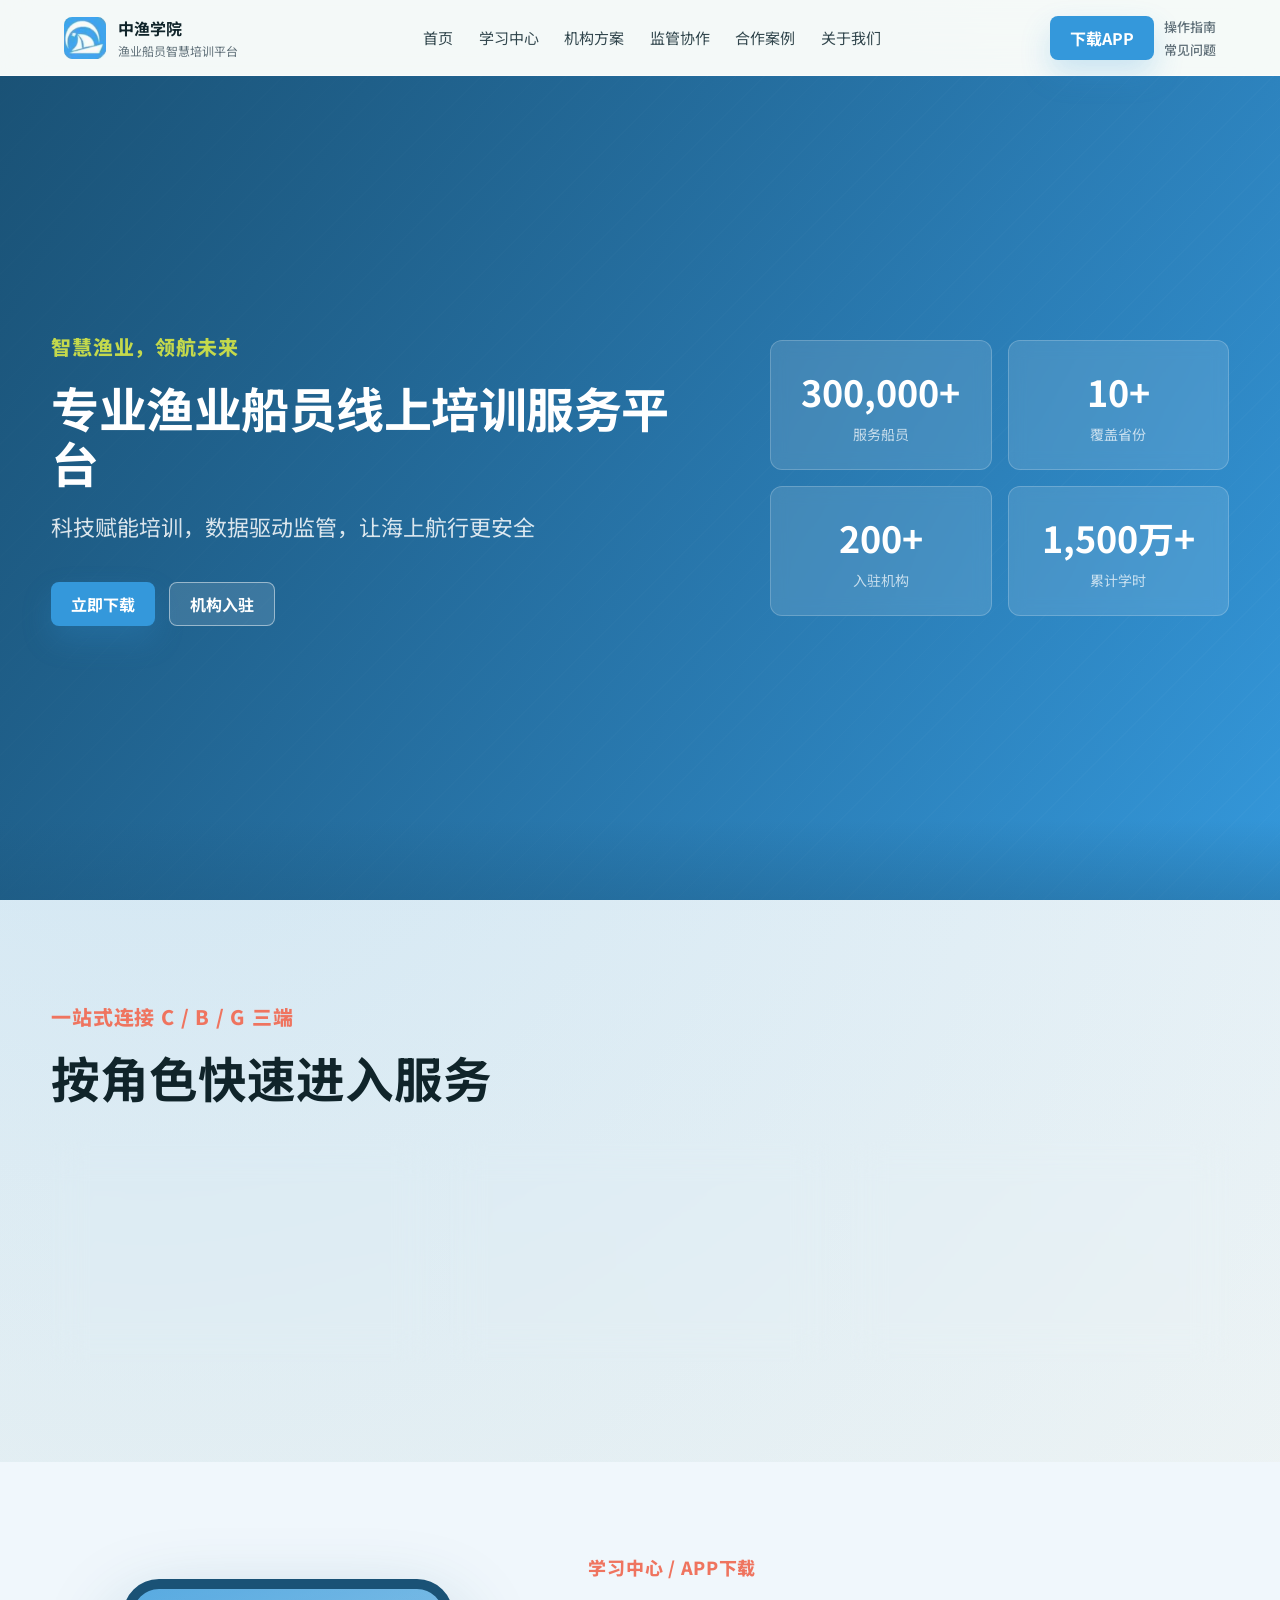
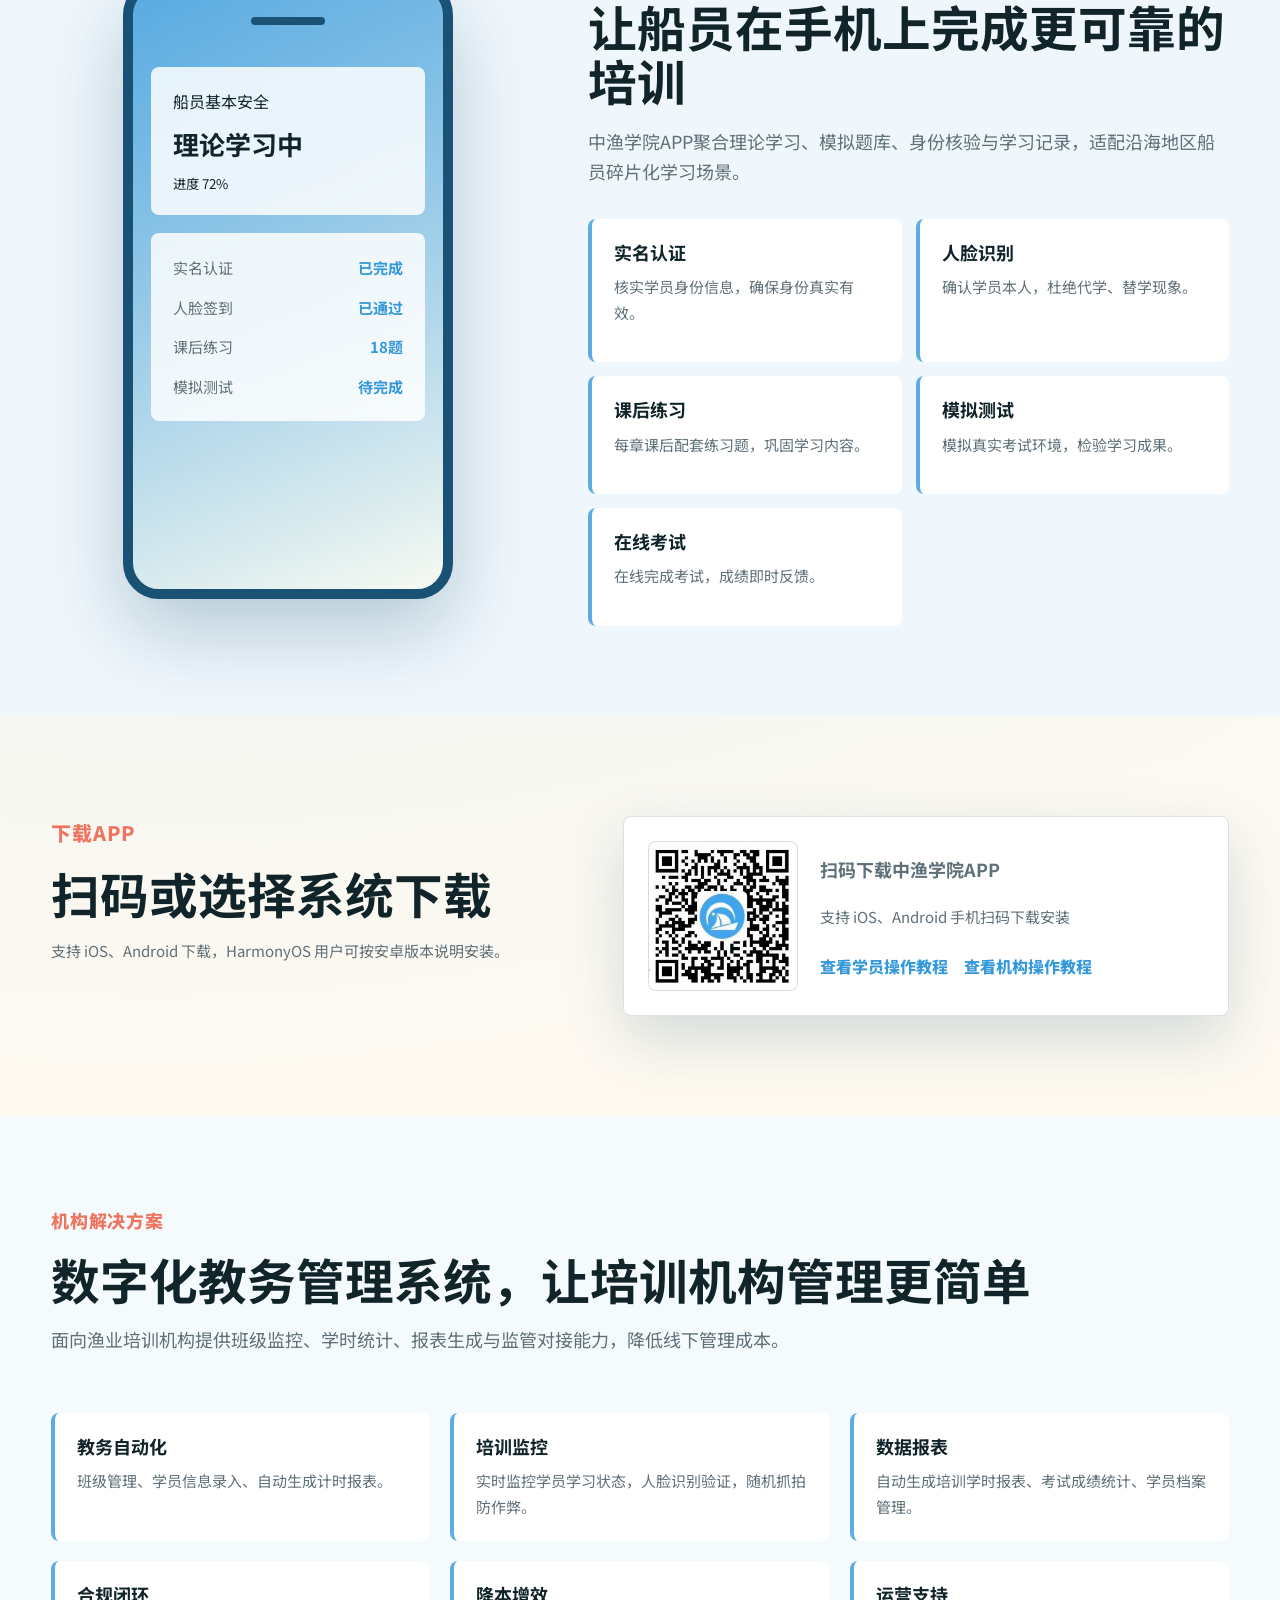
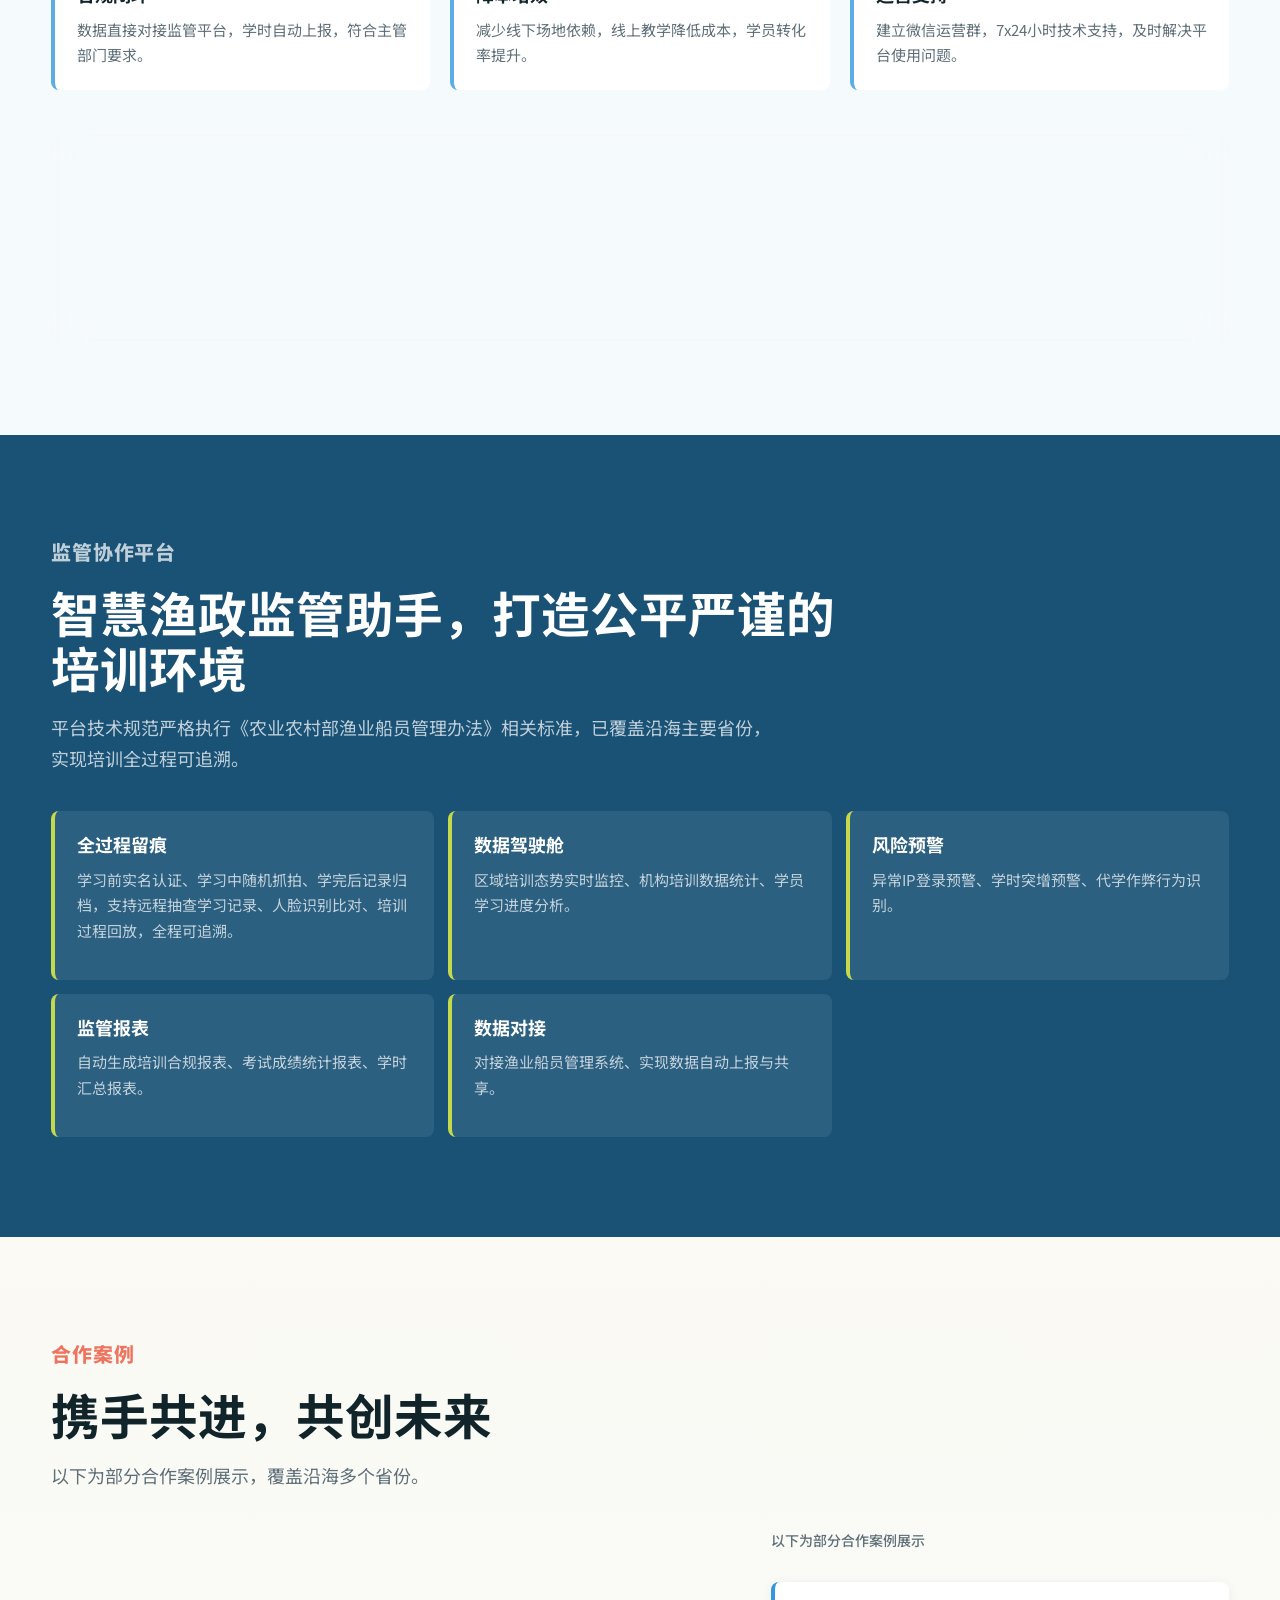
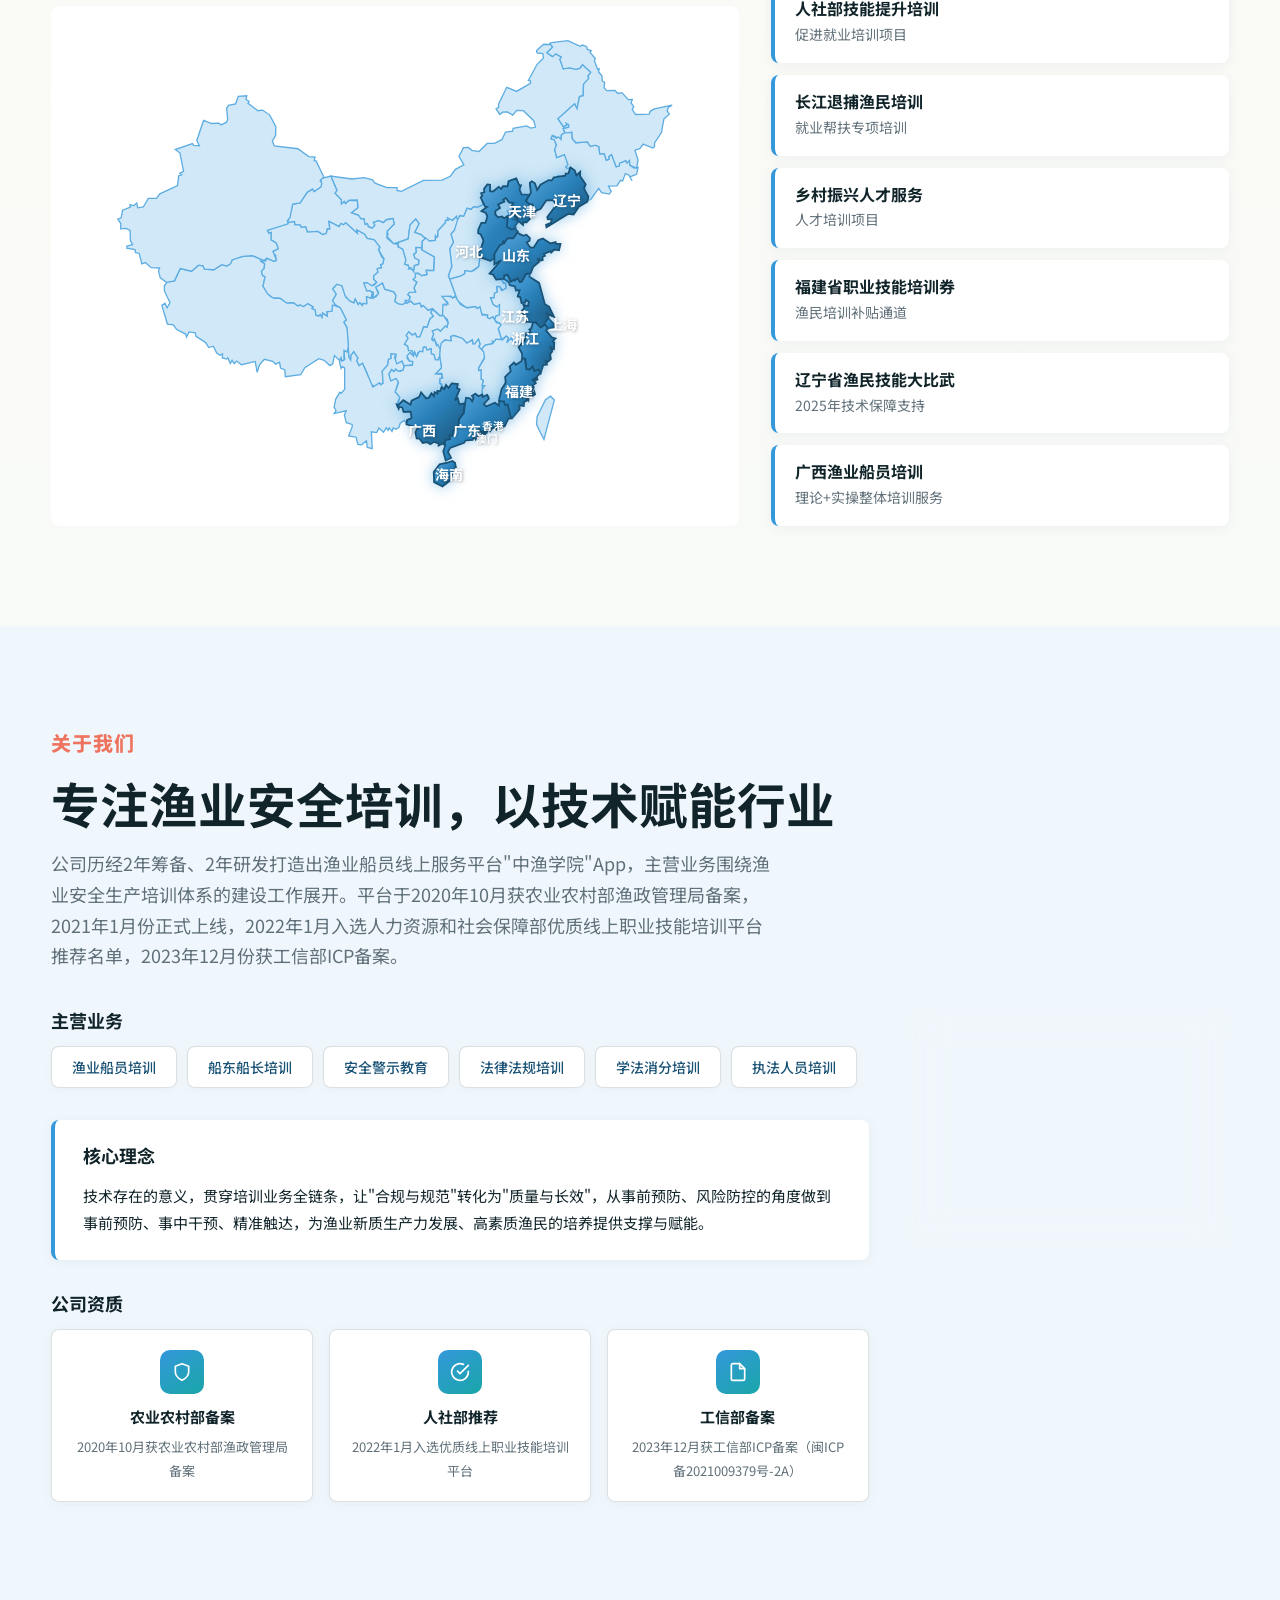
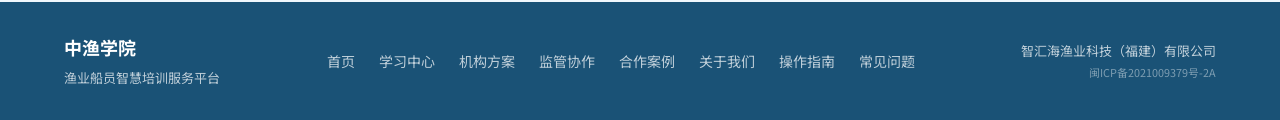
==== index.html @ bf18bf79 "发布中渔学院官网 - GEO优化版 - 结构化数据 (Organization, SoftwareApplication, FAQPage, BreadcrumbList) - canonical U" ====
<!doctype html>
<html lang="zh-CN">
  <head>
    <meta charset="UTF-8" />
    <meta name="viewport" content="width=device-width, initial-scale=1.0" />
    <meta
      name="description"
      content="中渔学院官网 - 专业渔业船员线上培训服务平台，连接船员、培训机构与监管部门。"
    />
    <link rel="canonical" href="https://www.zhongyuxueyuan.com/" />
    <meta property="og:type" content="website" />
    <meta property="og:title" content="渔业船员培训平台 | 中渔学院 - 线上培训·在线考证·监管合规" />
    <meta property="og:description" content="专业渔业船员线上培训服务平台，连接船员、培训机构与监管部门。服务船员300,000+，覆盖10+省份。" />
    <meta property="og:url" content="https://www.zhongyuxueyuan.com/" />
    <meta property="og:image" content="https://www.zhongyuxueyuan.com/logo.png" />
    <meta property="og:locale" content="zh_CN" />
    <meta property="og:site_name" content="中渔学院" />
    <meta name="twitter:card" content="summary" />
    <meta name="twitter:title" content="渔业船员培训平台 | 中渔学院 - 线上培训·在线考证·监管合规" />
    <meta name="twitter:description" content="专业渔业船员线上培训服务平台，连接船员、培训机构与监管部门。" />
    <title>渔业船员培训平台 | 中渔学院 - 线上培训·在线考证·监管合规</title>
    <link rel="preconnect" href="https://fonts.googleapis.com" />
    <link rel="preconnect" href="https://fonts.gstatic.com" crossorigin />
    <link
      href="https://fonts.googleapis.com/css2?family=Noto+Sans+SC:wght@300;400;500;700;800&display=swap"
      rel="stylesheet"
    />
    <link rel="stylesheet" href="./styles.css" />
    <script type="application/ld+json">
    {
      "@context": "https://schema.org",
      "@graph": [
        {
          "@type": "Organization",
          "name": "中渔学院",
          "alternateName": "渔业船员智慧培训平台",
          "url": "https://www.zhongyuxueyuan.com/",
          "logo": "https://www.zhongyuxueyuan.com/logo.png",
          "description": "专业渔业船员线上培训服务平台，连接船员、培训机构与监管部门，提供理论学习、人脸识别签到、模拟测试、在线考试等功能。",
          "contactPoint": [
            {
              "@type": "ContactPoint",
              "telephone": "+86-185-0002-7967",
              "contactType": "customer service",
              "areaServed": "CN",
              "availableLanguage": "Chinese"
            },
            {
              "@type": "ContactPoint",
              "telephone": "+86-133-9392-9953",
              "contactType": "sales",
              "areaServed": "CN",
              "availableLanguage": "Chinese"
            }
          ]
        },
        {
          "@type": "SoftwareApplication",
          "name": "中渔学院",
          "applicationCategory": "EducationApplication",
          "operatingSystem": "iOS, Android, HarmonyOS",
          "description": "渔业船员线上培训APP，提供理论学习、实名认证、人脸识别签到、课后练习、模拟测试、在线考试等完整培训流程。",
          "offers": {
            "@type": "Offer",
            "price": "0",
            "priceCurrency": "CNY"
          },
          "aggregateRating": {
            "@type": "AggregateRating",
            "ratingValue": "4.8",
            "ratingCount": "300000"
          }
        },
        {
          "@type": "WebPage",
          "name": "中渔学院 - 专业渔业船员线上培训服务平台",
          "description": "中渔学院官网 - 专业渔业船员线上培训服务平台，连接船员、培训机构与监管部门。"
        }
      ]
    }
    </script>
  </head>
  <body>
    <header class="site-header">
      <a class="brand" href="#home" aria-label="中渔学院首页">
        <img class="brand-mark" src="./logo.png" alt="中渔学院" width="42" height="42" />
        <span>
          <strong>中渔学院</strong>
          <small>渔业船员智慧培训平台</small>
        </span>
      </a>
      <nav class="site-nav" aria-label="主导航">
        <a href="#home">首页</a>
        <a href="#learning">学习中心</a>
        <a href="#institution">机构方案</a>
        <a href="#supervision">监管协作</a>
        <a href="#cooperation">合作案例</a>
        <a href="#about">关于我们</a>
      </nav>
      <div class="nav-actions-group">
        <a class="nav-action" href="#download">下载APP</a>
        <div class="nav-help-links">
          <a href="./help-student.html">操作指南</a>
          <a href="./faq.html">常见问题</a>
        </div>
      </div>
      <button class="menu-toggle" type="button" aria-label="打开导航菜单" aria-expanded="false">
        <span></span><span></span><span></span>
      </button>
    </header>

    <main>
      <section id="home" class="hero section-band">
        <div class="hero-content">
          <p class="eyebrow">智慧渔业，领航未来</p>
          <h1 style="font-size:clamp(28px,4vw,48px)">专业渔业船员线上培训服务平台</h1>
          <p class="hero-copy">科技赋能培训，数据驱动监管，让海上航行更安全</p>
          <div class="hero-actions">
            <a class="btn primary" href="#download">立即下载</a>
            <a class="btn ghost" href="#institution">机构入驻</a>
          </div>
        </div>
        <div class="hero-metrics" aria-label="平台核心数据">
          <div class="hero-metric">
            <strong>300,000+</strong>
            <span>服务船员</span>
          </div>
          <div class="hero-metric">
            <strong>10+</strong>
            <span>覆盖省份</span>
          </div>
          <div class="hero-metric">
            <strong>200+</strong>
            <span>入驻机构</span>
          </div>
          <div class="hero-metric">
            <strong>1,500万+</strong>
            <span>累计学时</span>
          </div>
        </div>
      </section>

      <section class="quick-entry section-pad reveal" aria-labelledby="entry-title">
        <div class="section-title">
          <p class="eyebrow">一站式连接 C / B / G 三端</p>
          <h2 id="entry-title">按角色快速进入服务</h2>
        </div>
        <div class="entry-grid">
          <a class="entry-card" href="#learning">
            <span class="icon">
              <svg xmlns="http://www.w3.org/2000/svg" viewBox="0 0 24 24" fill="none" stroke="currentColor" stroke-width="2" stroke-linecap="round" stroke-linejoin="round" width="24" height="24"><path d="M20 21v-2a4 4 0 0 0-4-4H8a4 4 0 0 0-4 4v2"/><circle cx="12" cy="7" r="4"/></svg>
            </span>
            <h3>我是渔民</h3>
            <p>随时随地学理论，在线考证更轻松。</p>
          </a>
          <a class="entry-card" href="#institution">
            <span class="icon">
              <svg xmlns="http://www.w3.org/2000/svg" viewBox="0 0 24 24" fill="none" stroke="currentColor" stroke-width="2" stroke-linecap="round" stroke-linejoin="round" width="24" height="24"><path d="M3 9l9-7 9 7v11a2 2 0 0 1-2 2H5a2 2 0 0 1-2-2z"/><polyline points="9 22 9 12 15 12 15 22"/></svg>
            </span>
            <h3>我是机构</h3>
            <p>降本增效管教务，合规计时无隐患。</p>
          </a>
          <a class="entry-card" href="#supervision">
            <span class="icon">
              <svg xmlns="http://www.w3.org/2000/svg" viewBox="0 0 24 24" fill="none" stroke="currentColor" stroke-width="2" stroke-linecap="round" stroke-linejoin="round" width="24" height="24"><path d="M12 22s8-4 8-10V5l-8-3-8 3v7c0 6 8 10 8 10z"/></svg>
            </span>
            <h3>我是管理部门</h3>
            <p>培训过程全追踪，数据真实可溯源。</p>
          </a>
        </div>
      </section>

      <section id="learning" class="learning section-band reveal">
        <div class="phone-shell" aria-label="中渔学院APP界面示意">
          <div class="phone-status"></div>
          <div class="app-card active">
            <span>船员基本安全</span>
            <strong>理论学习中</strong>
            <small>进度 72%</small>
          </div>
          <div class="app-list">
            <p>实名认证 <b>已完成</b></p>
            <p>人脸签到 <b>已通过</b></p>
            <p>课后练习 <b>18题</b></p>
            <p>模拟测试 <b>待完成</b></p>
          </div>
        </div>
        <div class="section-copy">
          <p class="eyebrow">学习中心 / APP下载</p>
          <h2>让船员在手机上完成更可靠的培训</h2>
          <p>
            中渔学院APP聚合理论学习、模拟题库、身份核验与学习记录，适配沿海地区船员碎片化学习场景。
          </p>
          <div class="feature-list">
            <article>
              <h3>实名认证</h3>
              <p>核实学员身份信息，确保身份真实有效。</p>
            </article>
            <article>
              <h3>人脸识别</h3>
              <p>确认学员本人，杜绝代学、替学现象。</p>
            </article>
            <article>
              <h3>课后练习</h3>
              <p>每章课后配套练习题，巩固学习内容。</p>
            </article>
            <article>
              <h3>模拟测试</h3>
              <p>模拟真实考试环境，检验学习成果。</p>
            </article>
            <article>
              <h3>在线考试</h3>
              <p>在线完成考试，成绩即时反馈。</p>
            </article>
          </div>
        </div>
      </section>

      <section id="download" class="download section-pad reveal" aria-labelledby="download-title">
        <div class="download-copy">
          <p class="eyebrow">下载APP</p>
          <h2 id="download-title">扫码或选择系统下载</h2>
          <p>支持 iOS、Android 下载，HarmonyOS 用户可按安卓版本说明安装。</p>
        </div>
        <div class="download-box">
          <div class="qr">
            <img src="./qrcode.jpg" alt="中渔学院APP下载二维码" width="150" height="150" style="border-radius:4px;" />
          </div>
          <div class="download-actions">
            <p style="font-weight:700;font-size:18px;margin-bottom:8px;">扫码下载中渔学院APP</p>
            <p style="margin-bottom:0;">支持 iOS、Android 手机扫码下载安装</p>
            <div class="link-group">
            <a class="manual-link" href="./help-student.html">查看学员操作教程</a>
            <a class="manual-link" href="./help-institution.html">查看机构操作教程</a>
          </div>
          </div>
        </div>
      </section>

      <section id="institution" class="solution section-band reveal">
        <div class="section-copy">
          <p class="eyebrow">机构解决方案</p>
          <h2>数字化教务管理系统，让培训机构管理更简单</h2>
          <p style="max-width:none">
            面向渔业培训机构提供班级监控、学时统计、报表生成与监管对接能力，降低线下管理成本。
          </p>
        </div>
        <div class="value-grid">
          <article>
            <h3>教务自动化</h3>
            <p>班级管理、学员信息录入、自动生成计时报表。</p>
          </article>
          <article>
            <h3>培训监控</h3>
            <p>实时监控学员学习状态，人脸识别验证，随机抓拍防作弊。</p>
          </article>
          <article>
            <h3>数据报表</h3>
            <p>自动生成培训学时报表、考试成绩统计、学员档案管理。</p>
          </article>
          <article>
            <h3>合规闭环</h3>
            <p>数据直接对接监管平台，学时自动上报，符合主管部门要求。</p>
          </article>
          <article>
            <h3>降本增效</h3>
            <p>减少线下场地依赖，线上教学降低成本，学员转化率提升。</p>
          </article>
          <article>
            <h3>运营支持</h3>
            <p>建立微信运营群，7x24小时技术支持，及时解决平台使用问题。</p>
          </article>
        </div>
        <div class="lead-form">
          <h3>预约系统演示 / 入驻申请</h3>
          <p>欢迎来电咨询，商务经理将为您详细介绍平台功能与入驻流程。</p>
          <div class="contact-phones">
            <a href="tel:18500027967">185 0002 7967</a>
            <a href="tel:13393929953">133 9392 9953</a>
          </div>
        </div>
      </section>

      <section id="supervision" class="supervision section-pad reveal">
        <div class="section-title">
          <p class="eyebrow">监管协作平台</p>
          <h2>智慧渔政监管助手，打造公平严谨的培训环境</h2>
          <p>平台技术规范严格执行《农业农村部渔业船员管理办法》相关标准，已覆盖沿海主要省份，实现培训全过程可追溯。</p>
        </div>
        <div class="feature-list dark supervision-features">
          <article>
            <h3>全过程留痕</h3>
            <p>学习前实名认证、学习中随机抓拍、学完后记录归档，支持远程抽查学习记录、人脸识别比对、培训过程回放，全程可追溯。</p>
          </article>
          <article>
            <h3>数据驾驶舱</h3>
            <p>区域培训态势实时监控、机构培训数据统计、学员学习进度分析。</p>
          </article>
          <article>
            <h3>风险预警</h3>
            <p>异常IP登录预警、学时突增预警、代学作弊行为识别。</p>
          </article>
          <article>
            <h3>监管报表</h3>
            <p>自动生成培训合规报表、考试成绩统计报表、学时汇总报表。</p>
          </article>
          <article>
            <h3>数据对接</h3>
            <p>对接渔业船员管理系统、实现数据自动上报与共享。</p>
          </article>
        </div>
      </section>

      <section id="cooperation" class="cooperation section-pad reveal">
        <div class="section-title">
          <p class="eyebrow">合作案例</p>
          <h2>携手共进，共创未来</h2>
          <p>以下为部分合作案例展示，覆盖沿海多个省份。</p>
        </div>
        <div class="cooperation-layout">
          <div class="map-visual" aria-label="核心合作区域地图示意">
            <div class="map-background">
                                                        <svg class="china-map-svg" viewBox="0 0 680 560" role="img" aria-label="中国地图">
                <defs>
                  <linearGradient id="blueGradient" x1="0%" y1="0%" x2="100%" y2="100%">
                    <stop offset="0%" stop-color="#5dade2" />
                    <stop offset="50%" stop-color="#2980b9" />
                    <stop offset="100%" stop-color="#1a5276" />
                  </linearGradient>
                </defs>
                <path class="province" d="M474.1,209.4 L475.8,208.2 L470.2,207.5 L467.0,202.5 L463.8,204.4 L465.0,206.7 L457.8,209.9 L460.0,213.9 L454.7,217.3 L455.4,223.5 L464.8,225.7 L468.4,223.5 L470.0,220.9 L468.3,217.2 L474.1,215.7 L474.1,209.4 Z" />
                <path class="province" d="M402.8,295.0 L415.0,291.6 L420.0,288.5 L420.0,285.3 L427.3,286.3 L436.0,280.3 L437.1,269.8 L434.4,264.8 L437.5,262.7 L441.3,251.0 L438.1,243.9 L435.2,242.5 L435.4,238.3 L438.8,231.0 L443.4,230.9 L445.7,223.8 L443.9,219.6 L438.9,217.5 L445.3,212.7 L443.0,212.3 L441.2,207.1 L440.5,210.1 L435.3,212.7 L429.9,212.4 L427.0,215.3 L422.5,214.0 L418.7,223.1 L414.2,222.5 L410.6,226.2 L407.8,239.8 L404.1,243.6 L407.0,252.7 L402.8,260.3 L405.1,280.3 L401.2,291.0 L402.8,295.0 Z" />
                <path class="province" d="M267.5,177.6 L274.4,194.0 L272.2,197.1 L279.4,204.5 L279.5,209.5 L282.8,206.6 L284.2,209.0 L288.0,205.4 L297.6,205.1 L298.2,213.7 L290.8,219.3 L299.0,222.2 L301.6,226.3 L305.1,226.2 L306.4,232.8 L309.1,231.7 L310.1,235.2 L314.7,236.9 L317.7,233.6 L316.0,230.4 L321.6,228.4 L327.3,230.6 L330.7,227.3 L338.4,226.0 L339.5,232.2 L331.5,240.5 L332.7,244.1 L330.9,245.8 L339.3,254.8 L355.5,249.2 L357.6,233.3 L364.1,226.6 L367.9,231.6 L362.9,241.8 L370.1,244.1 L378.7,251.4 L386.4,250.9 L386.6,245.6 L388.0,247.4 L389.4,246.0 L389.2,240.1 L398.1,230.5 L397.9,228.1 L401.1,228.0 L400.4,225.5 L405.3,228.2 L410.5,223.6 L410.0,226.6 L412.6,226.0 L414.2,222.5 L418.7,223.1 L422.5,214.0 L427.0,215.3 L429.9,212.4 L434.7,212.9 L440.5,210.1 L438.5,197.4 L442.2,196.0 L441.9,192.0 L445.6,187.1 L448.7,187.6 L448.7,194.8 L452.2,195.2 L458.6,189.9 L461.3,192.2 L463.5,189.1 L468.5,189.4 L469.8,183.3 L478.5,180.2 L482.0,188.5 L483.8,188.2 L482.2,192.9 L484.7,198.9 L493.1,199.3 L495.3,195.2 L493.5,186.2 L496.2,183.5 L499.7,185.9 L502.3,193.4 L506.1,187.5 L515.5,182.2 L518.7,182.8 L521.1,179.2 L525.8,179.2 L526.2,177.0 L530.5,178.8 L537.9,174.7 L539.2,169.4 L535.2,167.7 L537.5,165.6 L536.0,158.1 L533.3,153.1 L524.5,156.7 L522.3,147.3 L524.2,142.1 L521.5,136.1 L518.1,135.3 L520.2,131.4 L529.4,136.0 L529.9,130.7 L533.8,128.2 L532.0,123.5 L538.2,121.9 L538.2,119.0 L535.1,117.4 L535.8,119.7 L532.0,121.3 L526.0,112.4 L544.9,95.4 L547.7,101.0 L550.5,87.1 L554.7,86.1 L555.1,73.0 L561.0,66.4 L560.2,63.7 L563.3,59.5 L553.8,50.7 L551.1,54.7 L546.4,56.2 L539.3,54.4 L532.0,55.6 L528.2,44.8 L529.8,42.2 L523.5,38.4 L518.8,41.2 L513.4,37.2 L519.6,31.2 L518.5,28.0 L509.7,27.6 L501.6,34.7 L502.1,37.4 L508.8,38.1 L509.3,43.5 L502.2,50.4 L492.3,68.9 L494.7,69.3 L494.6,72.1 L478.8,81.3 L467.7,76.6 L458.3,95.7 L458.5,99.4 L455.5,100.9 L459.7,107.6 L463.0,104.9 L468.4,104.6 L474.5,108.2 L478.9,102.9 L486.6,103.2 L498.4,114.6 L500.4,122.1 L494.9,123.1 L490.2,120.6 L474.9,123.4 L474.4,126.6 L466.3,127.5 L462.1,136.2 L453.8,140.4 L445.5,140.5 L436.1,149.7 L428.1,148.3 L423.9,145.0 L418.4,145.3 L413.4,155.3 L418.9,164.8 L409.3,170.0 L403.4,177.8 L394.2,182.3 L372.9,182.5 L347.8,195.0 L342.8,193.9 L342.9,190.8 L331.5,190.7 L317.7,185.7 L314.9,181.8 L305.3,179.4 L291.5,180.9 L267.5,177.6 Z" />
                <path class="province" d="M599.6,183.1 L602.6,174.7 L606.5,176.3 L610.3,182.9 L607.8,178.6 L615.4,175.6 L617.2,167.6 L612.5,168.4 L607.9,165.4 L607.4,159.8 L604.5,162.7 L603.2,160.0 L596.0,163.0 L595.8,166.2 L592.2,167.0 L587.0,153.0 L583.7,155.4 L584.1,158.5 L581.0,159.4 L578.7,152.1 L573.5,152.3 L572.6,144.2 L568.5,142.4 L562.7,143.7 L559.5,138.7 L546.3,139.7 L542.3,135.0 L541.8,127.6 L534.5,127.8 L529.9,130.7 L529.4,136.0 L526.3,132.9 L524.4,134.6 L519.3,131.8 L518.1,135.3 L521.5,136.1 L524.2,142.1 L522.3,147.3 L524.5,156.7 L533.3,153.1 L537.3,164.6 L535.1,166.8 L536.3,168.8 L540.8,168.1 L545.1,171.4 L547.0,176.9 L551.3,172.8 L551.2,177.7 L557.5,187.1 L555.7,193.7 L560.6,201.0 L558.5,204.9 L563.1,204.4 L572.3,191.7 L575.6,196.4 L584.4,198.1 L586.5,195.1 L583.5,189.0 L593.0,188.7 L597.2,182.5 L599.6,183.1 Z" />
                <path class="province" d="M537.8,128.5 L541.8,127.6 L542.3,135.0 L546.3,139.7 L559.5,138.7 L562.7,143.7 L568.5,142.4 L572.6,144.2 L573.5,152.3 L578.7,152.1 L581.0,159.4 L584.1,158.5 L583.7,155.4 L587.0,153.0 L592.2,167.0 L595.8,166.2 L596.0,163.0 L603.2,160.0 L604.5,162.7 L607.4,159.8 L607.9,165.4 L615.4,168.6 L617.1,159.7 L613.6,148.2 L619.1,146.4 L623.0,141.2 L633.9,145.7 L635.8,144.2 L635.9,139.9 L643.7,128.1 L646.5,112.7 L652.6,107.2 L650.3,103.3 L651.6,99.4 L655.9,96.8 L635.7,101.2 L630.9,103.9 L629.9,107.1 L614.2,107.5 L610.5,101.6 L612.3,98.8 L609.2,94.3 L610.6,90.5 L606.1,90.6 L598.7,82.7 L594.3,83.6 L590.8,80.2 L581.3,80.3 L578.4,76.9 L579.1,71.0 L576.4,69.6 L576.0,63.6 L572.2,59.2 L572.8,55.5 L571.1,56.1 L567.5,46.5 L568.4,43.8 L562.4,36.8 L563.9,34.8 L559.4,33.5 L558.8,30.3 L553.9,28.5 L551.2,30.0 L537.3,23.5 L518.7,25.8 L516.6,26.6 L519.9,30.6 L513.4,37.2 L520.1,41.7 L523.5,38.4 L529.8,42.2 L528.2,44.8 L532.0,55.6 L539.3,54.4 L546.4,56.2 L551.1,54.7 L553.8,50.7 L563.3,59.5 L560.2,63.7 L561.0,66.4 L555.1,73.0 L554.7,86.1 L550.5,87.1 L547.7,101.0 L544.9,95.4 L526.0,112.4 L532.3,121.4 L535.8,119.7 L535.1,117.4 L538.2,119.0 L538.2,121.9 L532.0,123.5 L533.8,128.2 L537.8,128.5 Z" />
                <path class="province" d="M466.5,303.4 L466.8,305.2 L461.9,307.8 L459.9,303.5 L456.8,302.8 L456.6,309.6 L453.6,310.8 L453.0,316.1 L449.1,316.1 L452.1,323.8 L456.5,326.5 L459.4,324.2 L459.4,334.9 L455.2,337.0 L453.9,341.6 L460.9,346.4 L457.9,351.1 L461.7,363.5 L467.1,359.8 L469.5,361.7 L467.7,367.2 L472.8,362.0 L476.1,366.8 L480.8,367.0 L482.8,369.6 L490.0,361.8 L489.8,356.4 L495.2,355.6 L493.5,352.2 L497.5,346.3 L494.6,342.3 L488.9,343.3 L489.6,337.7 L484.5,333.3 L488.0,327.6 L486.6,323.9 L491.9,325.8 L492.9,320.5 L489.5,318.6 L488.5,321.7 L484.6,322.0 L483.0,315.2 L480.2,314.7 L482.4,307.4 L478.2,307.8 L477.0,303.2 L472.5,302.6 L464.7,294.3 L462.0,297.1 L466.3,299.8 L466.5,303.4 Z" />
                <path class="province" d="M482.8,369.6 L480.8,367.0 L476.1,366.8 L472.8,362.0 L467.7,367.2 L469.5,361.7 L467.1,359.8 L463.2,364.0 L455.3,363.2 L453.0,366.4 L451.2,365.4 L451.7,368.0 L443.0,370.0 L439.4,373.9 L442.4,385.0 L435.5,396.1 L435.9,399.0 L438.5,398.4 L438.4,408.7 L441.0,410.1 L439.5,416.1 L442.3,416.1 L439.0,421.9 L440.0,428.6 L445.4,426.6 L447.5,428.6 L441.6,437.0 L444.2,439.9 L454.3,435.5 L458.7,438.8 L458.8,429.6 L466.9,411.4 L465.9,406.2 L472.3,399.8 L470.6,395.0 L475.9,389.8 L478.1,392.4 L484.4,388.3 L485.7,384.9 L484.5,377.9 L481.2,373.8 L482.8,369.6 Z" />
                <path class="province" d="M426.7,327.2 L431.8,326.1 L434.0,328.4 L437.1,326.4 L438.3,334.5 L445.8,335.7 L445.6,338.6 L448.3,340.0 L451.8,337.9 L453.2,341.1 L455.2,337.0 L459.2,335.5 L459.4,324.2 L456.5,326.5 L452.1,323.8 L449.1,316.1 L453.2,315.8 L453.6,310.8 L456.6,309.6 L456.3,303.2 L459.9,303.5 L463.0,307.5 L466.9,305.1 L466.3,299.8 L464.1,299.8 L461.4,295.0 L455.4,295.3 L452.3,289.9 L448.2,288.6 L461.3,273.4 L453.8,278.1 L454.8,272.5 L451.4,272.0 L449.2,274.2 L437.1,269.8 L436.0,280.3 L430.9,284.6 L427.3,286.3 L420.0,285.3 L420.0,288.5 L415.0,291.6 L402.8,295.0 L411.7,319.6 L421.0,326.9 L426.7,327.2 Z" />
                <path class="province" d="M409.6,315.5 L395.0,314.0 L393.1,315.8 L400.5,321.3 L399.1,324.5 L395.1,323.7 L393.7,328.0 L394.6,336.2 L400.1,340.7 L400.9,344.3 L399.7,349.5 L397.8,348.0 L392.3,354.0 L389.1,351.5 L382.8,353.9 L384.4,357.3 L382.2,363.2 L383.6,365.1 L385.1,363.0 L390.1,372.8 L391.4,373.5 L396.6,364.4 L404.6,365.1 L404.0,360.1 L407.6,359.1 L417.4,362.4 L422.3,367.8 L428.6,363.9 L429.1,368.5 L431.1,368.8 L435.5,363.1 L437.3,368.9 L435.8,371.7 L438.8,374.8 L443.0,370.0 L451.7,368.0 L451.2,365.4 L453.0,366.4 L455.3,363.2 L461.7,363.5 L457.9,351.1 L461.1,347.2 L459.0,344.5 L456.1,344.5 L451.8,337.9 L448.3,340.0 L445.6,338.6 L445.8,335.7 L439.7,335.9 L437.1,326.4 L434.0,328.4 L431.8,326.1 L422.7,327.7 L415.0,323.8 L409.6,315.5 Z" />
                <path class="province" d="M419.6,436.3 L421.3,429.9 L426.1,430.7 L428.3,434.0 L430.0,429.7 L428.1,427.7 L432.1,425.2 L435.6,428.2 L439.3,426.2 L439.9,418.0 L442.3,416.1 L439.5,416.1 L441.0,410.1 L438.4,408.7 L438.5,398.4 L435.9,399.0 L435.5,396.1 L442.4,383.9 L441.4,377.7 L435.8,371.7 L437.3,368.9 L435.5,363.1 L431.1,368.8 L429.1,368.5 L428.5,364.0 L422.3,367.8 L417.4,362.4 L407.6,359.1 L404.0,360.1 L404.6,365.1 L397.5,364.2 L393.1,367.7 L390.6,380.5 L393.4,395.8 L386.5,402.7 L393.5,402.0 L394.8,407.4 L391.5,408.2 L391.4,413.5 L393.4,413.7 L395.7,420.0 L398.6,415.4 L401.5,418.8 L405.1,413.5 L412.0,414.3 L411.1,418.9 L414.1,420.3 L408.8,432.9 L411.9,430.4 L413.7,437.3 L419.6,436.3 Z" />
                <path class="province" d="M361.8,382.1 L362.8,377.7 L363.7,382.6 L365.6,382.9 L366.6,378.4 L371.5,378.0 L374.0,372.1 L377.0,375.8 L381.5,374.1 L381.8,379.9 L384.9,380.7 L386.3,386.5 L389.5,386.9 L391.4,382.5 L391.8,374.3 L389.3,369.5 L387.8,370.6 L385.1,363.0 L383.6,365.1 L382.2,363.2 L384.4,357.3 L382.8,353.9 L389.1,351.5 L392.3,354.0 L397.8,348.0 L399.7,349.5 L400.9,344.3 L396.1,336.6 L391.5,336.3 L383.6,329.4 L381.1,332.8 L384.0,337.1 L380.4,339.6 L376.9,349.6 L373.1,348.9 L368.7,360.4 L365.4,360.5 L363.7,356.4 L360.3,358.3 L356.1,354.7 L353.3,358.4 L355.2,362.5 L351.1,368.9 L354.8,371.1 L355.8,376.2 L360.0,376.6 L361.8,382.1 Z" />
                <path class="province" d="M308.4,401.1 L313.2,415.0 L318.1,417.3 L322.8,413.0 L324.2,415.2 L327.2,412.9 L326.0,399.6 L332.2,392.5 L333.1,386.3 L336.2,385.1 L335.9,380.0 L341.8,380.6 L340.6,388.9 L343.3,391.9 L348.3,388.2 L350.8,393.8 L361.1,392.3 L360.0,387.7 L356.8,387.9 L354.2,384.9 L357.6,378.7 L361.8,382.7 L360.0,376.6 L355.8,376.2 L354.8,371.1 L351.1,368.9 L355.2,362.5 L353.2,358.7 L356.1,354.7 L360.3,358.3 L363.7,356.4 L365.4,360.5 L368.8,360.3 L373.1,348.9 L376.9,349.6 L380.4,339.6 L384.0,337.1 L381.1,332.8 L383.6,328.8 L378.2,330.2 L372.6,324.7 L370.3,326.1 L368.8,322.1 L362.2,323.5 L358.4,319.9 L353.8,322.3 L352.5,319.0 L349.6,323.4 L344.0,322.8 L340.5,320.3 L341.7,313.3 L339.2,309.4 L328.9,306.4 L326.3,299.2 L318.4,304.1 L321.9,310.2 L319.0,314.8 L315.2,316.3 L315.4,309.3 L313.2,316.5 L308.0,314.8 L308.3,322.8 L303.6,322.6 L303.1,324.7 L300.6,321.5 L298.6,323.6 L295.2,317.3 L293.6,321.8 L284.8,315.8 L280.1,302.4 L274.1,300.7 L269.6,305.9 L273.5,312.1 L269.3,319.5 L270.7,322.9 L278.2,327.4 L285.1,341.2 L282.2,343.9 L285.8,350.0 L287.9,383.5 L290.1,387.0 L290.4,381.8 L293.6,377.5 L298.3,384.9 L296.7,387.5 L299.7,393.5 L303.5,390.7 L308.4,401.1 Z" />
                <path class="province" d="M391.4,382.5 L389.5,386.9 L386.3,386.5 L384.9,380.7 L381.8,379.9 L381.5,374.1 L377.0,375.8 L375.8,372.4 L372.7,372.3 L372.1,377.4 L368.3,376.9 L365.2,383.1 L362.8,377.7 L361.8,382.7 L357.6,378.7 L354.1,382.2 L356.8,387.9 L360.7,388.6 L360.4,392.9 L351.3,393.2 L349.5,398.6 L346.4,399.7 L341.2,397.2 L339.2,400.1 L336.7,397.6 L333.4,403.0 L335.0,409.9 L338.1,410.9 L341.8,408.1 L344.4,412.8 L340.6,423.3 L345.9,429.2 L343.9,437.4 L349.9,432.6 L358.2,437.8 L359.4,433.2 L367.9,429.2 L370.3,423.9 L373.0,429.5 L374.9,428.0 L376.8,430.9 L381.6,425.0 L384.8,428.1 L385.5,423.6 L388.9,425.2 L389.4,422.2 L387.6,422.3 L392.1,422.1 L393.9,416.4 L391.4,413.5 L391.5,408.2 L393.6,407.4 L394.0,403.1 L386.5,402.7 L393.4,395.8 L391.4,382.5 Z" />
                <path class="province" d="M350.8,393.8 L348.3,388.2 L342.6,391.3 L340.0,383.8 L341.8,380.6 L335.9,380.0 L336.2,385.1 L333.1,386.3 L332.2,392.5 L326.0,399.6 L327.0,413.4 L324.2,415.2 L322.8,413.0 L315.3,417.6 L303.5,390.7 L299.7,393.5 L296.7,387.5 L298.3,384.9 L293.6,377.5 L290.4,381.8 L290.1,387.0 L287.9,383.5 L287.4,372.1 L286.0,377.7 L282.4,375.9 L283.3,386.3 L280.0,387.9 L278.1,384.5 L277.4,389.7 L279.2,396.5 L280.5,394.4 L283.2,396.0 L283.2,420.3 L279.2,424.8 L277.7,423.7 L273.1,431.4 L271.2,440.5 L273.5,444.5 L271.2,447.9 L285.0,444.7 L282.9,449.7 L285.1,458.2 L291.6,460.3 L292.0,462.3 L287.8,473.3 L296.2,474.8 L298.2,482.9 L302.4,483.4 L308.0,478.8 L309.0,486.5 L314.6,487.7 L313.6,468.7 L319.7,469.5 L322.2,464.4 L327.5,469.2 L330.5,464.0 L332.6,467.0 L333.8,464.1 L337.1,468.3 L338.6,464.0 L341.3,465.7 L345.0,463.7 L346.5,458.9 L351.0,455.6 L353.2,458.6 L354.2,455.4 L359.4,453.1 L357.9,445.2 L350.3,446.0 L348.8,440.9 L343.3,440.8 L342.5,437.5 L345.9,429.2 L340.6,423.3 L344.3,412.0 L341.8,408.1 L335.6,410.6 L333.4,403.0 L336.7,397.6 L339.2,400.1 L341.2,397.2 L343.7,399.5 L349.5,398.6 L350.8,393.8 Z" />
                <path class="province" d="M191.1,273.7 L178.4,268.1 L167.7,268.9 L156.0,272.5 L149.2,280.0 L143.4,278.5 L134.3,284.2 L123.7,283.6 L122.1,279.7 L117.0,279.0 L108.9,285.9 L96.1,282.9 L89.6,296.8 L81.8,297.6 L78.0,302.4 L78.2,308.6 L84.5,321.8 L81.1,327.5 L78.8,322.2 L75.2,324.7 L81.5,346.0 L88.3,346.9 L92.1,352.3 L102.3,357.4 L103.3,360.7 L106.2,354.9 L113.2,356.0 L114.0,360.0 L125.1,367.1 L128.5,372.8 L133.8,371.2 L137.6,379.1 L141.4,381.5 L144.2,379.9 L144.0,384.6 L149.0,385.9 L150.3,384.3 L153.1,390.9 L155.1,387.2 L157.4,391.0 L160.3,388.1 L165.7,392.3 L181.4,388.6 L183.7,400.9 L186.3,392.5 L191.9,386.1 L201.3,388.5 L204.6,391.6 L209.1,389.5 L210.3,396.2 L215.2,398.3 L215.7,406.0 L233.2,403.6 L237.9,395.6 L253.8,385.4 L259.9,387.3 L266.4,393.3 L269.7,391.3 L271.6,381.8 L277.4,387.5 L279.1,384.1 L280.0,387.9 L282.4,387.2 L282.4,375.9 L286.0,377.7 L287.4,372.1 L286.9,361.9 L285.8,350.0 L282.2,343.9 L285.1,341.2 L278.2,327.4 L269.4,324.2 L268.9,331.2 L262.9,332.1 L263.5,336.9 L257.5,333.7 L257.1,338.0 L255.4,334.9 L253.7,336.8 L250.5,335.9 L249.8,330.0 L246.1,328.3 L247.5,326.6 L241.3,322.6 L236.4,326.1 L232.2,324.0 L230.1,325.5 L225.0,321.7 L217.2,322.0 L209.8,316.5 L203.3,316.8 L198.2,314.2 L190.3,302.9 L192.7,292.0 L189.8,290.8 L188.5,286.1 L191.7,282.4 L192.1,277.2 L188.0,274.7 L191.1,273.7 Z" />
                <path class="province" d="M402.8,295.0 L401.2,291.0 L405.1,280.3 L402.8,260.3 L407.0,252.7 L404.1,243.6 L408.2,238.9 L411.7,227.7 L410.5,223.6 L406.1,228.1 L400.4,225.5 L401.1,228.0 L397.9,228.1 L398.1,230.5 L389.2,240.1 L389.4,246.0 L388.0,247.4 L386.6,245.6 L386.4,250.9 L379.8,251.7 L375.2,247.9 L371.3,251.9 L371.3,261.9 L385.1,269.5 L384.7,284.6 L375.8,284.8 L377.0,289.3 L373.5,290.6 L363.5,288.1 L363.8,292.6 L361.1,295.3 L365.3,298.3 L362.1,304.9 L363.9,309.7 L356.9,310.0 L354.9,312.5 L357.6,315.0 L357.1,318.0 L352.8,319.2 L353.5,321.9 L358.4,319.9 L362.2,323.5 L368.8,322.1 L370.9,326.5 L372.6,324.7 L378.2,330.2 L383.2,328.4 L391.5,336.3 L394.6,336.2 L395.1,323.7 L401.0,323.2 L393.9,314.6 L404.4,314.3 L406.1,316.6 L409.4,313.2 L402.8,295.0 Z" />
                <path class="province" d="M363.1,278.7 L361.6,285.9 L359.7,283.0 L356.8,283.4 L358.4,282.2 L356.4,282.3 L355.5,278.9 L351.6,278.0 L353.0,272.9 L349.4,260.7 L344.0,257.8 L344.4,254.8 L339.3,254.8 L331.4,248.3 L331.5,240.5 L339.5,232.2 L338.4,226.0 L330.7,227.3 L327.3,230.6 L321.6,228.4 L316.0,230.4 L317.7,233.6 L314.7,236.9 L310.1,235.2 L309.1,231.7 L306.4,232.8 L305.1,226.2 L301.6,226.3 L299.0,222.2 L290.8,219.3 L298.2,213.7 L297.6,205.1 L288.0,205.4 L284.2,209.0 L282.8,206.6 L279.5,209.5 L279.4,204.5 L272.2,197.1 L274.4,194.0 L267.5,177.6 L256.6,180.4 L256.1,190.0 L248.4,195.3 L246.7,192.3 L240.5,196.1 L232.6,208.2 L224.1,209.5 L218.3,231.2 L226.0,229.4 L226.6,233.1 L232.3,233.1 L233.9,236.0 L238.8,235.4 L240.8,241.3 L252.5,240.6 L258.2,244.2 L262.3,243.0 L263.7,237.6 L266.3,237.8 L265.4,229.2 L276.9,235.1 L278.9,231.6 L282.0,233.0 L284.4,230.8 L297.8,243.0 L297.1,238.9 L305.8,243.8 L308.8,248.5 L316.9,250.3 L323.5,259.2 L321.6,261.1 L327.9,271.9 L326.6,277.4 L324.0,278.3 L324.6,282.2 L322.1,280.9 L320.0,283.2 L321.1,286.7 L316.1,291.1 L316.3,295.2 L319.6,298.5 L316.5,302.1 L306.2,298.1 L304.3,301.1 L308.4,308.5 L315.8,309.7 L315.6,316.5 L321.7,311.5 L318.4,304.1 L326.3,299.2 L328.9,306.4 L339.2,309.4 L341.7,313.3 L340.5,320.3 L344.0,322.8 L348.8,323.8 L352.3,321.8 L351.9,319.1 L356.5,318.8 L357.6,315.0 L354.9,312.5 L356.9,310.0 L363.9,309.7 L362.1,304.9 L365.3,298.3 L361.1,295.3 L363.8,292.6 L363.5,288.1 L367.2,288.0 L370.7,291.0 L376.8,289.6 L375.8,284.8 L384.4,285.1 L385.1,269.5 L371.3,261.9 L370.0,258.6 L364.2,258.7 L364.5,264.6 L361.7,267.1 L363.1,271.2 L367.7,273.7 L367.1,278.4 L363.1,278.7 Z" />
                <path class="province" d="M325.5,269.7 L321.6,261.1 L323.1,258.2 L316.9,250.3 L308.8,248.5 L305.8,243.8 L297.1,238.9 L297.8,243.0 L284.4,230.8 L282.0,233.0 L278.9,231.6 L276.9,235.1 L265.4,229.2 L266.3,237.8 L263.7,237.6 L262.3,243.0 L258.2,244.2 L252.5,240.6 L240.8,241.3 L238.8,235.4 L233.9,236.0 L232.3,233.1 L226.6,233.1 L226.0,229.4 L220.2,230.4 L195.2,239.5 L197.0,242.9 L199.5,241.8 L199.4,250.2 L205.1,253.8 L207.4,260.5 L201.6,263.2 L201.7,266.6 L204.7,267.4 L205.2,273.7 L202.8,274.7 L194.1,271.0 L193.5,274.0 L188.1,274.3 L192.1,277.2 L191.7,282.4 L188.5,286.1 L189.8,290.8 L192.7,292.0 L190.3,302.9 L195.2,311.4 L201.3,316.0 L209.8,316.5 L217.2,322.0 L225.0,321.7 L230.1,325.5 L232.2,324.0 L236.4,326.1 L241.3,322.6 L247.5,326.6 L246.1,328.3 L249.8,330.0 L250.5,335.9 L253.7,336.8 L255.4,334.9 L257.6,338.0 L258.1,333.3 L263.5,336.9 L262.9,332.1 L268.9,331.2 L269.2,324.5 L273.2,324.7 L269.3,319.5 L273.5,312.1 L269.6,305.9 L274.1,300.7 L280.1,302.4 L283.8,314.0 L289.0,319.7 L293.6,321.8 L295.2,317.3 L298.6,323.6 L300.6,321.5 L303.1,324.7 L303.6,322.6 L308.3,322.8 L308.0,314.8 L313.2,316.5 L314.7,310.3 L311.9,307.9 L308.4,308.5 L304.9,299.1 L308.7,298.8 L314.3,302.5 L319.6,298.5 L316.3,295.2 L316.1,291.1 L321.1,286.7 L320.0,283.2 L325.2,281.3 L324.0,278.3 L326.6,277.4 L327.9,271.9 L325.5,269.7 Z" />
                <path class="province" d="M370.9,259.2 L371.3,251.9 L374.9,248.6 L370.1,244.1 L362.9,241.8 L367.9,231.6 L364.1,226.6 L357.6,233.3 L355.5,249.2 L340.4,254.5 L344.4,254.8 L344.0,257.8 L349.4,260.7 L353.0,272.9 L351.6,278.0 L355.5,278.9 L356.4,282.3 L358.7,282.0 L361.6,285.9 L362.4,279.4 L367.4,277.7 L367.4,273.0 L363.1,271.2 L361.6,266.7 L364.5,264.6 L364.1,258.8 L370.9,259.2 Z" />
                <path class="province" d="M259.5,178.6 L250.7,160.3 L248.6,160.0 L249.5,156.1 L242.4,155.5 L230.0,146.5 L203.1,143.3 L201.0,137.7 L204.6,131.4 L204.9,121.5 L198.0,108.2 L189.7,102.5 L184.6,103.3 L173.3,94.8 L174.5,92.8 L171.0,90.5 L171.8,86.3 L162.2,86.9 L159.1,95.4 L151.0,97.1 L148.9,100.3 L150.1,113.3 L148.5,116.6 L142.4,119.4 L140.3,117.3 L132.0,117.8 L122.7,114.3 L114.9,137.2 L117.9,143.1 L111.4,142.7 L110.0,140.6 L90.5,147.4 L95.8,151.4 L99.9,172.2 L95.6,174.3 L97.9,176.2 L94.4,177.2 L93.1,188.5 L72.9,197.9 L69.0,203.0 L59.8,203.0 L54.1,212.8 L47.7,213.7 L46.6,208.2 L43.0,211.3 L38.9,210.2 L39.5,212.8 L30.5,216.5 L28.9,225.1 L25.1,226.5 L28.6,231.9 L28.2,237.6 L34.6,237.1 L39.1,239.4 L39.4,251.1 L41.9,255.6 L35.5,257.2 L35.3,259.6 L44.7,261.3 L45.2,264.7 L49.4,265.4 L52.4,277.5 L56.4,276.1 L63.0,281.9 L72.6,282.2 L71.4,286.0 L73.4,293.4 L80.4,298.6 L89.6,296.8 L96.1,282.9 L108.9,285.9 L117.0,279.0 L122.1,279.7 L123.7,283.6 L134.3,284.2 L143.4,278.5 L149.2,280.0 L153.7,277.2 L155.0,273.1 L167.1,269.0 L178.4,268.1 L191.7,273.9 L194.5,271.0 L202.8,274.7 L205.6,273.3 L201.6,263.2 L207.4,260.5 L207.2,258.3 L205.1,253.8 L199.4,250.2 L199.5,241.8 L197.0,242.9 L195.2,239.5 L218.8,231.9 L218.0,228.6 L221.1,224.6 L224.1,209.5 L232.6,208.2 L240.5,196.1 L246.7,192.3 L248.4,195.3 L256.1,190.0 L257.3,185.9 L255.3,182.8 L259.5,178.6 Z" />
                <path class="province" d="M505.8,469.2 L510.0,477.2 L521.9,432.5 L517.5,428.1 L511.8,432.0 L502.3,451.2 L501.5,460.2 L505.8,469.2 Z" />
                <path class="highlight active" d="M478.4,226.3 L480.1,223.8 L477.3,223.8 L475.8,219.1 L478.5,216.8 L474.8,214.1 L472.4,222.8 L468.6,223.2 L468.0,235.5 L473.2,238.4 L478.0,236.6 L477.2,234.5 L481.5,228.7 L475.9,226.9 L478.4,226.3 Z" />
                <path class="highlight active" d="M475.3,208.4 L472.9,212.4 L478.5,216.8 L475.8,218.4 L477.3,223.8 L480.1,223.8 L478.9,226.9 L486.3,233.3 L486.7,230.1 L490.3,230.2 L494.3,226.1 L494.8,221.5 L500.0,218.3 L496.8,209.8 L493.7,209.9 L489.5,205.9 L493.5,198.9 L484.4,198.5 L482.2,192.9 L483.8,188.2 L482.0,188.5 L478.5,180.2 L469.8,183.3 L468.5,189.4 L463.5,189.1 L461.3,192.2 L458.6,189.9 L452.2,195.2 L448.7,194.8 L448.7,187.6 L445.6,187.1 L441.9,192.0 L442.2,196.0 L438.6,197.2 L440.0,200.0 L438.0,202.0 L443.0,212.3 L445.3,212.7 L438.9,217.5 L443.9,219.6 L445.7,223.8 L443.4,230.9 L438.8,231.0 L435.4,238.3 L435.2,242.5 L438.1,243.9 L441.3,251.0 L437.5,262.7 L434.4,264.8 L437.1,269.8 L449.2,274.2 L451.4,272.0 L455.0,272.9 L452.9,267.9 L460.1,255.8 L462.7,255.5 L463.8,252.3 L464.8,253.9 L468.6,248.5 L475.1,248.4 L478.5,244.4 L480.4,240.9 L477.1,237.4 L473.2,238.4 L468.0,235.5 L468.6,223.2 L464.8,225.7 L462.4,223.6 L457.8,224.6 L454.6,221.2 L454.7,217.3 L460.0,213.9 L457.8,209.9 L465.0,206.7 L463.8,204.4 L466.6,202.6 L470.2,207.5 L475.3,208.4 Z" />
                <path class="highlight active" d="M537.5,220.7 L543.8,221.3 L549.8,212.4 L559.5,206.7 L560.6,201.0 L555.5,191.6 L557.5,187.1 L551.2,177.7 L551.3,172.8 L547.0,176.9 L545.1,171.4 L540.2,167.7 L537.9,174.7 L534.7,174.8 L534.3,177.1 L521.1,179.2 L518.7,182.8 L515.5,182.2 L506.1,187.5 L502.3,193.4 L499.7,185.9 L496.2,183.5 L493.9,185.3 L495.2,196.6 L489.5,205.9 L493.7,209.9 L496.8,209.8 L499.8,217.8 L506.3,214.8 L512.8,205.2 L519.9,204.9 L524.3,210.2 L513.8,224.1 L514.3,226.7 L518.9,226.8 L518.0,230.9 L512.4,233.1 L512.9,236.0 L537.5,220.7 Z" />
                <path class="highlight active" d="M510.5,346.4 L514.3,351.2 L521.5,349.6 L521.2,345.7 L515.0,339.3 L510.5,346.4 Z" />
                <path class="highlight active" d="M473.8,295.6 L472.3,297.4 L468.4,289.7 L464.5,291.4 L464.2,294.5 L470.2,298.1 L471.0,301.5 L477.0,303.2 L478.2,307.8 L482.4,307.4 L480.2,314.7 L483.0,315.2 L484.6,322.0 L488.5,321.7 L489.5,318.6 L492.9,320.5 L491.9,325.8 L486.6,323.9 L488.0,327.6 L484.8,331.2 L485.7,335.5 L489.6,337.7 L488.9,343.3 L500.5,344.2 L506.4,350.1 L515.3,338.7 L513.6,334.7 L521.5,337.8 L515.9,326.1 L511.1,323.5 L504.5,299.2 L493.5,292.2 L494.0,287.7 L489.6,288.9 L484.7,297.7 L482.6,298.2 L480.3,293.9 L476.6,297.0 L473.8,295.6 Z" />
                <path class="highlight active" d="M485.2,385.5 L489.0,386.1 L490.1,397.3 L493.8,397.9 L497.2,394.2 L498.9,399.5 L504.0,397.7 L506.3,402.0 L509.2,392.8 L513.5,392.1 L512.1,388.2 L514.2,389.1 L517.9,386.0 L517.1,380.2 L519.5,377.2 L517.8,372.8 L521.4,374.5 L521.8,366.9 L520.1,365.9 L523.2,362.3 L518.9,361.0 L512.5,353.5 L514.3,350.6 L511.4,346.4 L506.4,350.1 L500.5,344.2 L497.4,344.7 L495.6,351.6 L493.5,352.2 L495.2,355.6 L489.8,356.4 L488.4,364.7 L481.2,372.3 L485.2,379.8 L485.2,385.5 Z" />
                <path class="highlight active" d="M491.1,433.0 L490.2,428.9 L492.3,432.4 L492.4,429.4 L494.9,429.0 L493.3,425.8 L497.2,427.8 L499.9,426.0 L499.1,423.0 L498.0,425.8 L495.9,423.5 L498.5,418.1 L497.2,415.8 L500.8,413.2 L497.0,409.3 L500.7,407.0 L499.5,410.7 L502.7,409.1 L501.8,405.9 L506.0,401.9 L504.0,397.7 L498.9,399.5 L497.2,394.2 L493.8,397.9 L490.1,397.3 L488.2,385.1 L485.1,385.4 L484.4,388.3 L478.1,392.4 L475.9,389.8 L471.0,394.3 L472.3,399.8 L465.9,406.2 L466.5,412.9 L461.7,420.2 L459.0,433.1 L462.8,435.5 L464.4,434.3 L465.7,438.2 L468.7,437.5 L470.4,449.0 L473.7,453.3 L482.4,443.0 L482.0,438.7 L487.1,439.4 L487.4,434.8 L491.1,433.0 Z" />
                <path class="highlight active" d="M464.2,294.5 L464.9,290.8 L468.4,289.7 L472.3,297.4 L480.3,293.9 L482.6,298.2 L484.7,297.7 L489.6,288.9 L494.9,288.2 L497.8,280.9 L504.4,275.4 L503.1,272.1 L505.0,272.2 L504.2,274.3 L508.6,273.2 L508.4,269.4 L511.2,268.3 L510.0,266.1 L517.3,263.1 L518.2,264.6 L521.9,261.2 L527.2,262.1 L528.9,254.7 L523.5,254.4 L523.3,252.7 L517.4,254.3 L508.8,248.7 L503.6,250.7 L498.6,258.7 L494.4,259.0 L490.4,253.1 L493.7,251.2 L494.0,248.2 L490.1,244.3 L486.5,245.5 L479.7,242.0 L475.1,248.4 L468.6,248.5 L464.8,253.9 L463.8,252.3 L462.7,255.5 L460.1,255.8 L453.7,266.0 L453.5,277.9 L461.3,273.4 L448.2,288.6 L452.3,289.9 L455.7,295.5 L464.2,294.5 Z" />
                <path class="highlight active" d="M435.3,472.5 L436.5,465.1 L438.8,469.2 L443.7,466.9 L445.0,469.3 L447.1,464.3 L448.9,467.8 L452.0,463.8 L456.0,466.2 L456.8,463.1 L458.6,465.0 L465.5,462.2 L469.4,454.0 L472.5,453.2 L468.7,437.5 L465.7,438.2 L464.4,434.3 L459.2,433.5 L458.7,438.8 L454.3,435.5 L444.2,439.9 L441.6,437.0 L447.4,430.8 L445.4,426.6 L440.2,429.0 L439.9,426.2 L435.6,428.2 L431.9,425.3 L428.1,427.7 L430.0,429.7 L428.3,434.0 L426.1,430.7 L421.3,429.9 L418.8,447.1 L413.2,454.5 L412.8,462.8 L406.6,467.6 L405.8,473.1 L402.4,472.7 L402.9,477.1 L398.9,477.2 L396.2,481.0 L397.9,483.7 L395.4,490.9 L398.2,501.2 L404.4,498.2 L400.8,491.4 L403.2,487.1 L419.1,481.2 L420.8,478.5 L428.9,477.8 L430.5,473.7 L432.3,477.4 L435.3,472.5 Z" />
                <path class="highlight active" d="M393.6,417.8 L392.1,422.1 L387.6,422.3 L389.4,422.2 L388.9,425.2 L385.5,423.6 L384.8,428.1 L382.0,424.9 L379.6,429.6 L376.0,430.8 L370.3,423.9 L367.9,429.2 L359.4,433.2 L358.2,437.8 L349.9,432.6 L344.9,438.0 L342.5,437.5 L344.7,442.3 L345.3,440.3 L348.8,440.9 L350.3,446.0 L358.4,445.6 L359.4,453.1 L354.2,455.4 L353.6,460.3 L366.5,464.0 L363.7,469.0 L365.1,476.1 L368.2,476.3 L372.1,481.3 L377.0,480.5 L380.8,482.8 L384.8,480.1 L390.1,481.7 L390.1,484.3 L394.9,481.9 L396.7,483.3 L398.3,477.8 L402.9,477.1 L402.4,472.7 L405.8,473.1 L406.6,467.6 L412.8,462.8 L413.2,454.5 L418.8,447.1 L419.6,436.3 L413.7,437.3 L411.9,430.4 L408.8,432.9 L414.1,420.3 L411.1,418.9 L412.0,414.3 L405.1,413.5 L401.5,418.8 L398.6,415.4 L396.6,420.2 L393.6,417.8 Z" />
                <path class="highlight active" d="M400.0,503.8 L391.3,505.6 L384.6,514.5 L385.0,525.9 L394.6,530.8 L404.0,523.5 L406.4,513.1 L409.9,509.5 L408.8,503.9 L405.9,501.8 L400.0,503.8 Z" />
                <path class="highlight active" d="M440.2,468.3 L439.0,469.5 L440.1,470.6 L438.3,472.8 L439.8,472.6 L440.6,470.9 L442.6,472.7 L442.7,470.0 L443.5,470.7 L444.0,469.3 L442.1,469.4 L443.3,468.3 L442.5,467.7 L440.2,468.3 Z" />
                <text class="label-text" x="484.5" y="220.2">天津</text>
                <text class="label-text" x="425.0" y="265.7">河北</text>
                <text class="label-text" x="536.4" y="206.9">辽宁</text>
                <text class="label-text" x="531.4" y="348.3">上海</text>
                <text class="label-text" x="476.7" y="339.7">江苏</text>
                <text class="label-text" x="487.9" y="364.8">浙江</text>
                <text class="label-text" x="482.2" y="425.2">福建</text>
                <text class="label-text" x="478.6" y="270.3">山东</text>
                <text class="label-text" x="422.5" y="469.4">广东</text>
                <text class="label-text" x="371.7" y="468.7">广西</text>
                <text class="label-text" x="402.3" y="518.7">海南</text>
                <text class="label-text-small" x="451.6" y="463.0">香港</text>
                
                <text class="label-text-small" x="445.2" y="477.7">澳门</text>
              </svg>
            </div>
          </div>
          <div class="cooperation-aside">
            <p class="coop-note">以下为部分合作案例展示</p>
            <div class="cooperation-list">
              <div class="cooperation-item">
                <h3>人社部技能提升培训</h3>
                <p>促进就业培训项目</p>
              </div>
              <div class="cooperation-item">
                <h3>长江退捕渔民培训</h3>
                <p>就业帮扶专项培训</p>
              </div>
              <div class="cooperation-item">
                <h3>乡村振兴人才服务</h3>
                <p>人才培训项目</p>
              </div>
              <div class="cooperation-item">
                <h3>福建省职业技能培训券</h3>
                <p>渔民培训补贴通道</p>
              </div>
              <div class="cooperation-item">
                <h3>辽宁省渔民技能大比武</h3>
                <p>2025年技术保障支持</p>
              </div>
              <div class="cooperation-item">
                <h3>广西渔业船员培训</h3>
                <p>理论+实操整体培训服务</p>
              </div>
            </div>
          </div>
        </div>
      </section>

      <section id="about" class="about-section section-pad reveal">
        <div class="section-title">
          <p class="eyebrow">关于我们</p>
          <h2>专注渔业安全培训，以技术赋能行业</h2>
          <p>公司历经2年筹备、2年研发打造出渔业船员线上服务平台"中渔学院"App，主营业务围绕渔业安全生产培训体系的建设工作展开。平台于2020年10月获农业农村部渔政管理局备案，2021年1月份正式上线，2022年1月入选人力资源和社会保障部优质线上职业技能培训平台推荐名单，2023年12月份获工信部ICP备案。</p>
        </div>
        <div class="about-layout">
          <div class="about-main">
            <div class="about-block">
              <h3>主营业务</h3>
              <div class="about-tags">
                <span class="about-tag">渔业船员培训</span>
                <span class="about-tag">船东船长培训</span>
                <span class="about-tag">安全警示教育</span>
                <span class="about-tag">法律法规培训</span>
                <span class="about-tag">学法消分培训</span>
                <span class="about-tag">执法人员培训</span>
              </div>
            </div>
            <div class="about-block about-philosophy">
              <h3>核心理念</h3>
              <p>技术存在的意义，贯穿培训业务全链条，让"合规与规范"转化为"质量与长效"，从事前预防、风险防控的角度做到事前预防、事中干预、精准触达，为渔业新质生产力发展、高素质渔民的培养提供支撑与赋能。</p>
            </div>
            <div class="about-block">
              <h3>公司资质</h3>
              <div class="about-qual-row">
                <div class="about-qual-card">
                  <div class="about-qual-icon">
                    <svg xmlns="http://www.w3.org/2000/svg" viewBox="0 0 24 24" fill="none" stroke="currentColor" stroke-width="2" stroke-linecap="round" stroke-linejoin="round" width="20" height="20"><path d="M12 22s8-4 8-10V5l-8-3-8 3v7c0 6 8 10 8 10z"/></svg>
                  </div>
                  <strong>农业农村部备案</strong>
                  <span>2020年10月获农业农村部渔政管理局备案</span>
                </div>
                <div class="about-qual-card">
                  <div class="about-qual-icon">
                    <svg xmlns="http://www.w3.org/2000/svg" viewBox="0 0 24 24" fill="none" stroke="currentColor" stroke-width="2" stroke-linecap="round" stroke-linejoin="round" width="20" height="20"><path d="M22 11.08V12a10 10 0 1 1-5.93-9.14"/><polyline points="22 4 12 14.01 9 11.01"/></svg>
                  </div>
                  <strong>人社部推荐</strong>
                  <span>2022年1月入选优质线上职业技能培训平台</span>
                </div>
                <div class="about-qual-card">
                  <div class="about-qual-icon">
                    <svg xmlns="http://www.w3.org/2000/svg" viewBox="0 0 24 24" fill="none" stroke="currentColor" stroke-width="2" stroke-linecap="round" stroke-linejoin="round" width="20" height="20"><path d="M14 2H6a2 2 0 0 0-2 2v16a2 2 0 0 0 2 2h12a2 2 0 0 0 2-2V8z"/><polyline points="14 2 14 8 20 8"/></svg>
                  </div>
                  <strong>工信部备案</strong>
                  <span>2023年12月获工信部ICP备案（闽ICP备2021009379号-2A）</span>
                </div>
              </div>
            </div>
          </div>
          <div class="about-side">
            <div class="contact-card">
              <h3>联系我们</h3>
              <p>机构入驻、政务协作、平台演示</p>
              <div class="contact-phones">
                <a href="tel:18500027967">185 0002 7967</a>
                <a href="tel:13393929953">133 9392 9953</a>
              </div>
            </div>
          </div>
        </div>
      </section>
    </main>

    <footer class="site-footer">
      <div class="footer-brand">
        <strong>中渔学院</strong>
        <span>渔业船员智慧培训服务平台</span>
      </div>
      <nav class="footer-nav" aria-label="页脚导航">
        <a href="#home">首页</a>
        <a href="#learning">学习中心</a>
        <a href="#institution">机构方案</a>
        <a href="#supervision">监管协作</a>
        <a href="#cooperation">合作案例</a>
        <a href="#about">关于我们</a>
        <a href="./help-student.html">操作指南</a>
        <a href="./faq.html">常见问题</a>
      </nav>
      <div class="footer-legal">
        <span>智汇海渔业科技（福建）有限公司</span>
        <small><a href="https://beian.miit.gov.cn/" target="_blank" rel="noopener noreferrer">闽ICP备2021009379号-2A</a></small>
      </div>
    </footer>

    <div class="toast" role="status" aria-live="polite"></div>
    <script src="./script.js"></script>
  </body>
</html>
---- styles.css ----
:root {
  --ink: #10242a;
  --muted: #607079;
  --paper: #f7fbf8;
  --sea: #3498db;
  --deep: #1a5276;
  --aqua: #5dade2;
  --lime: #c4d94c;
  --coral: #ef745f;
  --line: rgba(16, 36, 42, 0.14);
  --shadow: 0 24px 60px rgba(26, 82, 118, 0.18);
  font-family:
    "Noto Sans SC", Inter, "PingFang SC", "Microsoft YaHei",
    "Noto Sans CJK SC", system-ui, sans-serif;
}

* {
  box-sizing: border-box;
}

html {
  scroll-behavior: smooth;
}

body {
  margin: 0;
  color: var(--ink);
  background:
    radial-gradient(circle at 12% 10%, rgba(52, 152, 219, 0.18), transparent 34%),
    linear-gradient(180deg, #f0f7fc 0%, #fffaf0 44%, #f5fafb 100%);
}

a {
  color: inherit;
  text-decoration: none;
}

button,
input {
  font: inherit;
}

.site-header {
  position: sticky;
  top: 0;
  z-index: 20;
  display: flex;
  align-items: center;
  justify-content: space-between;
  gap: 24px;
  min-height: 76px;
  padding: 12px clamp(20px, 5vw, 72px);
  border-bottom: 1px solid rgba(255, 255, 255, 0.5);
  background: rgba(247, 251, 248, 0.88);
  backdrop-filter: blur(18px);
}

.brand {
  display: flex;
  align-items: center;
  gap: 12px;
  min-width: 190px;
}

.brand-mark,
.icon {
  display: grid;
  place-items: center;
  width: 42px;
  height: 42px;
  border-radius: 8px;
  color: white;
  background: linear-gradient(145deg, var(--sea), #19a6a8);
  font-weight: 800;
  overflow: hidden;
}

img.brand-mark {
  object-fit: cover;
  background: none;
}

.icon svg {
  width: 22px;
  height: 22px;
}

.brand strong,
.brand small {
  display: block;
}

.brand small {
  margin-top: 2px;
  color: var(--muted);
  font-size: 12px;
}

.site-nav {
  display: flex;
  justify-content: center;
  gap: clamp(12px, 2vw, 30px);
  color: #31464d;
  font-size: 15px;
}

.site-nav a {
  padding: 10px 0;
}

.nav-action,
.btn {
  display: inline-flex;
  align-items: center;
  justify-content: center;
  min-height: 44px;
  border: 0;
  border-radius: 8px;
  padding: 0 20px;
  cursor: pointer;
  font-weight: 700;
  transition:
    transform 0.2s ease,
    box-shadow 0.2s ease,
    background 0.2s ease;
}

.nav-actions-group {
  display: flex;
  align-items: center;
  gap: 10px;
}

.nav-help-links {
  display: flex;
  flex-direction: column;
  justify-content: center;
  gap: 0;
  min-height: 44px;
  font-size: 13px;
  line-height: 1;
}

.nav-help-links a {
  padding: 5px 0;
  color: var(--muted);
  font-weight: 500;
  white-space: nowrap;
  transition: color 0.2s;
}

.nav-help-links a:hover {
  color: var(--sea);
}

.nav-action,
.btn.primary {
  color: white;
  background: var(--sea);
  box-shadow: 0 14px 30px rgba(52, 152, 219, 0.22);
}

.btn.ghost {
  border: 1px solid rgba(255, 255, 255, 0.48);
  color: white;
  background: rgba(255, 255, 255, 0.12);
}

.btn.muted,
.btn.ghost-dark {
  border: 1px solid var(--line);
  color: var(--ink);
  background: white;
}

.nav-action:hover,
.btn:hover {
  transform: translateY(-2px);
}

.section-band,
.section-pad {
  padding-inline: clamp(24px, 4vw, 80px);
}

.hero {
  position: relative;
  display: grid;
  grid-template-columns: minmax(320px, 1fr) minmax(260px, 0.7fr);
  gap: clamp(24px, 5vw, 64px);
  align-items: center;
  min-height: calc(100vh - 76px);
  padding-top: 40px;
  padding-bottom: 60px;
  overflow: hidden;
  color: white;
  background:
    linear-gradient(115deg, rgba(26, 82, 118, 0.94), rgba(52, 152, 219, 0.75)),
    repeating-linear-gradient(135deg, rgba(255, 255, 255, 0.08) 0 1px, transparent 1px 20px),
    linear-gradient(145deg, #1a5276 0%, #2d7bb8 50%, #3498db 100%);
}

.hero::after {
  content: "";
  position: absolute;
  inset: auto 0 0;
  height: 80px;
  background: linear-gradient(180deg, transparent, rgba(26, 82, 118, 0.32));
  pointer-events: none;
}

.hero-content,
.hero-panel {
  position: relative;
  z-index: 1;
}

.eyebrow {
  margin: 0 0 16px;
  color: var(--coral);
  font-size: 20px;
  font-weight: 800;
  letter-spacing: 0.04em;
}

.hero .eyebrow {
  color: var(--lime);
}

h1,
h2,
h3,
p {
  margin-top: 0;
}

h1 {
  max-width: 680px;
  margin-bottom: 18px;
  font-size: clamp(36px, 5.2vw, 64px);
  line-height: 1.15;
  letter-spacing: -0.01em;
}

h2 {
  margin-bottom: 18px;
  font-size: clamp(28px, 3.8vw, 52px);
  line-height: 1.12;
  letter-spacing: 0;
}

h3 {
  margin-bottom: 10px;
  font-size: 18px;
  line-height: 1.3;
}

p {
  color: var(--muted);
  font-size: 15px;
  line-height: 1.7;
}

.hero-copy {
  max-width: 800px;
  color: rgba(255, 255, 255, 0.84);
  font-size: clamp(17px, 2vw, 22px);
}

.hero-actions {
  display: flex;
  flex-wrap: wrap;
  gap: 14px;
  margin-top: 36px;
}

.hero-panel {
  display: grid;
  gap: 18px;
}

.hero-metrics {
  display: grid;
  grid-template-columns: 1fr 1fr;
  gap: 16px;
  position: relative;
  z-index: 1;
}

.hero-metric {
  padding: 24px 20px;
  border-radius: 12px;
  background: rgba(255, 255, 255, 0.12);
  border: 1px solid rgba(255, 255, 255, 0.2);
  backdrop-filter: blur(8px);
  text-align: center;
}

.hero-metric strong {
  display: block;
  font-size: clamp(24px, 3vw, 36px);
  color: white;
  margin-bottom: 4px;
}

.hero-metric span {
  font-size: 14px;
  color: rgba(255, 255, 255, 0.7);
}

.radar-card,
.dashboard-card,
.entry-card,
.lead-form,
.contact-card,
.news-grid article,
.manual-card {
  border: 1px solid rgba(255, 255, 255, 0.5);
  border-radius: 8px;
  background: rgba(255, 255, 255, 0.76);
  box-shadow: var(--shadow);
  backdrop-filter: blur(16px);
}

.radar-card {
  display: grid;
  grid-template-columns: 130px 1fr;
  gap: 16px;
  align-items: center;
  padding: 18px;
  color: var(--ink);
}

.radar-card p,
.dashboard-card p {
  margin-bottom: 0;
}

.radar {
  position: relative;
  aspect-ratio: 1;
  border-radius: 50%;
  background:
    radial-gradient(circle, transparent 0 28%, rgba(52, 152, 219, 0.16) 29% 30%, transparent 31% 54%, rgba(52, 152, 219, 0.18) 55% 56%, transparent 57%),
    conic-gradient(from 20deg, rgba(196, 217, 76, 0.3), transparent 28%, rgba(52, 152, 219, 0.28), transparent 62%);
  border: 1px solid rgba(52, 152, 219, 0.24);
}

.radar span {
  position: absolute;
  right: 50%;
  top: 50%;
  width: 46%;
  height: 2px;
  transform-origin: right center;
  transform: translateY(-50%) rotate(-60deg);
  animation: sweep 5s linear 6 forwards;
  background: var(--lime);
}

.point {
  position: absolute;
  width: 10px;
  height: 10px;
  border-radius: 50%;
  background: var(--coral);
  box-shadow: 0 0 0 8px rgba(239, 116, 95, 0.14);
}

.p1 {
  left: 32%;
  top: 24%;
}

.p2 {
  right: 26%;
  top: 48%;
}

.p3 {
  left: 42%;
  bottom: 20%;
}

.dashboard-card {
  padding: 18px;
}

.dashboard-head {
  display: flex;
  justify-content: space-between;
  margin-bottom: 14px;
  color: var(--ink);
  font-weight: 700;
  font-size: 14px;
}

.dashboard-head b {
  color: var(--coral);
  font-size: 12px;
}

.bars {
  display: grid;
  grid-template-columns: repeat(5, 1fr);
  align-items: end;
  gap: 10px;
  height: 130px;
}

.bars i {
  border-radius: 8px 8px 0 0;
  background: linear-gradient(180deg, var(--lime), var(--sea));
}

.section-pad,
.quick-entry {
  padding-top: clamp(60px, 8vw, 100px);
  padding-bottom: clamp(60px, 8vw, 100px);
}

.section-title {
  max-width: 820px;
  margin-bottom: 38px;
}

.section-title p:not(.eyebrow),
.section-copy > p {
  max-width: 720px;
  font-size: 18px;
}

.entry-grid,
.news-grid {
  display: grid;
  grid-template-columns: repeat(3, 1fr);
  gap: 20px;
}

.value-grid {
  display: grid;
  grid-template-columns: repeat(3, 1fr);
  gap: 20px;
}

.entry-card,
.news-grid article {
  padding: 28px;
  background: white;
  cursor: pointer;
  transition:
    transform 0.2s ease-out,
    box-shadow 0.2s ease-out;
}

.entry-card:hover,
.news-grid article:hover {
  transform: translateY(-4px);
  box-shadow: 0 12px 32px rgba(26, 82, 118, 0.12);
}

.entry-card {
  min-height: 220px;
}

.entry-card p,
.news-grid p,
.value-grid p {
  margin-bottom: 0;
}

.learning,
.solution {
  display: grid;
  grid-template-columns: minmax(280px, 0.85fr) minmax(320px, 1.15fr);
  gap: clamp(28px, 5vw, 64px);
  align-items: center;
  padding-top: clamp(56px, 7vw, 96px);
  padding-bottom: clamp(56px, 7vw, 96px);
  background: #f0f7fc;
}

.phone-shell {
  justify-self: center;
  width: min(330px, 100%);
  min-height: 620px;
  padding: 28px 18px;
  border: 10px solid #1a5276;
  border-radius: 36px;
  background:
    linear-gradient(180deg, rgba(255, 255, 255, 0.18), transparent),
    linear-gradient(160deg, #3498db, #f7faf2);
  box-shadow: 0 32px 80px rgba(26, 82, 118, 0.28);
}

.phone-status {
  width: 74px;
  height: 8px;
  margin: 0 auto 42px;
  border-radius: 99px;
  background: #1a5276;
}

.app-card,
.app-list {
  border-radius: 8px;
  padding: 22px;
  background: rgba(255, 255, 255, 0.84);
}

.app-card strong,
.app-card span,
.app-card small {
  display: block;
}

.app-card strong {
  margin: 12px 0;
  font-size: 26px;
}

.app-list {
  margin-top: 18px;
}

.app-list p {
  display: flex;
  justify-content: space-between;
  margin-bottom: 14px;
}

.app-list p:last-child {
  margin-bottom: 0;
}

.app-list b {
  color: var(--sea);
}

.feature-list {
  display: grid;
  grid-template-columns: repeat(auto-fit, minmax(280px, 1fr));
  gap: 14px;
  margin-top: 32px;
}

.feature-list article,
.value-grid article {
  padding: 22px;
  border-left: 4px solid var(--aqua);
  border-radius: 8px;
  background: white;
  transition: box-shadow 0.2s ease-out;
}

.value-grid article:hover {
  box-shadow: 0 8px 24px rgba(26, 82, 118, 0.1);
}

.download {
  display: grid;
  grid-template-columns: minmax(300px, 0.95fr) minmax(0, 1.05fr);
  gap: 24px;
  align-items: flex-start;
}

.download-box {
  display: flex;
  gap: 22px;
  align-items: center;
  padding: 24px;
  border: 1px solid var(--line);
  border-radius: 8px;
  background: white;
  box-shadow: var(--shadow);
}

.qr {
  position: relative;
  display: grid;
  place-items: center;
  flex: 0 0 150px;
  width: 150px;
  height: 150px;
  border: 1px solid var(--line);
  background: #f8fbf8;
  border-radius: 8px;
  overflow: hidden;
}

.qr img {
  width: 100%;
  height: 100%;
  object-fit: contain;
}

.download-actions {
  display: grid;
  gap: 12px;
  flex: 1;
}

.manual-link {
  color: var(--sea);
  font-weight: 800;
}

.link-group {
  display: flex;
  gap: 16px;
  margin-top: 12px;
}

.guide {
  display: grid;
  grid-template-columns: minmax(320px, 1fr) minmax(320px, 1fr);
  gap: 24px;
  padding-top: 32px;
}

.video-mock {
  position: relative;
  display: grid;
  place-items: center;
  min-height: 330px;
  overflow: hidden;
  border-radius: 8px;
  color: white;
  background:
    linear-gradient(rgba(26, 82, 118, 0.34), rgba(26, 82, 118, 0.62)),
    repeating-linear-gradient(115deg, rgba(255, 255, 255, 0.14) 0 1px, transparent 1px 22px),
    linear-gradient(145deg, #3498db, #1a5276);
}

.video-mock span {
  position: absolute;
  left: 24px;
  bottom: 22px;
  font-size: 22px;
  font-weight: 800;
}

.play-button {
  width: 78px;
  height: 78px;
  border: 0;
  border-radius: 50%;
  background: white;
  cursor: pointer;
  transition:
    transform 0.2s ease-out,
    box-shadow 0.2s ease-out;
}

.play-button:hover {
  transform: scale(1.08);
  box-shadow: 0 8px 24px rgba(255, 255, 255, 0.3);
}

.play-button::after {
  content: "";
  display: block;
  width: 0;
  height: 0;
  margin: auto;
  border-top: 15px solid transparent;
  border-bottom: 15px solid transparent;
  border-left: 23px solid var(--sea);
  transform: translateX(4px);
}

.manual-card {
  padding: 34px;
  background: white;
}

.solution {
  grid-template-columns: 1fr;
  gap: 40px;
  background: #f5fafc;
}

.solution .section-copy {
  grid-row: span 2;
}

.lead-form {
  display: grid;
  gap: 16px;
  padding: 28px;
  background: white;
}

.lead-form label {
  display: grid;
  gap: 8px;
  color: #3d5259;
  font-weight: 700;
}

.lead-form input {
  width: 100%;
  min-height: 46px;
  border: 1px solid var(--line);
  border-radius: 8px;
  padding: 0 14px;
  outline: none;
}

.lead-form input:focus {
  border-color: var(--sea);
  box-shadow: 0 0 0 4px rgba(52, 152, 219, 0.12);
}

.form-message {
  min-height: 24px;
  margin-bottom: 0;
  color: var(--sea);
  font-weight: 800;
}

.contact-phones {
  display: flex;
  gap: 16px;
  flex-wrap: wrap;
  margin-top: 8px;
}

.contact-phones a {
  display: inline-flex;
  align-items: center;
  gap: 6px;
  padding: 10px 20px;
  background: var(--sea);
  color: white;
  border-radius: 8px;
  font-weight: 700;
  font-size: 1.05rem;
  text-decoration: none;
  transition: background 0.2s;
}

.contact-phones a:hover {
  background: var(--deep);
}

.supervision {
  background: var(--deep);
  color: white;
}

.supervision p {
  color: rgba(255, 255, 255, 0.72);
}

.supervision-layout {
  display: grid;
  grid-template-columns: minmax(0, 1.2fr) minmax(280px, 0.8fr);
  gap: 28px;
  align-items: stretch;
}

.supervision-features {
  grid-template-columns: repeat(3, 1fr);
}

.map-visual {
  position: relative;
  min-height: 520px;
  overflow: hidden;
  border: 1px solid rgba(255, 255, 255, 0.2);
  border-radius: 8px;
  background: white;
}

.map-background {
  position: absolute;
  inset: 0;
  display: flex;
  align-items: center;
  justify-content: center;
}

.china-map-svg {
  width: 95%;
  height: 95%;
}

.province {
  fill: #d0e8f7;
  stroke: #5dade2;
  stroke-width: 1.5;
}

.highlight {
  fill: #2980b9;
  stroke: #1a5276;
  stroke-width: 2;
  filter: drop-shadow(0 0 8px rgba(52, 152, 219, 0.5));
  transition: all 0.3s ease;
}

.highlight.active {
  fill: url(#blueGradient);
  animation: pulse 2s infinite;
}

.label-text {
  fill: white;
  font-size: 16px;
  font-weight: bold;
  text-anchor: middle;
  dominant-baseline: middle;
  filter: drop-shadow(1px 1px 2px rgba(0, 0, 0, 0.3));
}

.label-text-small {
  fill: white;
  font-size: 12px;
  font-weight: bold;
  text-anchor: middle;
  dominant-baseline: middle;
  filter: drop-shadow(1px 1px 2px rgba(0, 0, 0, 0.3));
}

@keyframes pulse {
  0%, 100% {
    opacity: 1;
  }
  50% {
    opacity: 0.8;
  }
}

.feature-list.dark article {
  border-left-color: var(--lime);
  background: rgba(255, 255, 255, 0.08);
}

.feature-list.dark h3 {
  color: white;
}

.coverage {
  padding-top: clamp(72px, 10vw, 128px);
  padding-bottom: clamp(72px, 10vw, 128px);
  background: #f0f7fc;
}

.news-grid article span {
  color: var(--coral);
  font-weight: 800;
}

.about-section {
  background: #f0f7fc;
}

.about-layout {
  display: grid;
  grid-template-columns: 1fr 320px;
  gap: 40px;
  align-items: start;
}

.about-block {
  margin-bottom: 32px;
}

.about-block:last-child {
  margin-bottom: 0;
}

.about-block h3 {
  font-size: 18px;
  margin-bottom: 14px;
  color: var(--ink);
}

.about-tags {
  display: flex;
  flex-wrap: wrap;
  gap: 10px;
}

.about-tag {
  padding: 10px 20px;
  border-radius: 8px;
  background: white;
  border: 1px solid var(--line);
  font-size: 14px;
  font-weight: 500;
  color: var(--deep);
  box-shadow: 0 2px 8px rgba(26, 82, 118, 0.04);
  transition: all 0.2s ease;
}

.about-tag:hover {
  border-color: var(--sea);
  box-shadow: 0 4px 16px rgba(52, 152, 219, 0.12);
  transform: translateY(-2px);
}

.about-philosophy {
  padding: 24px 28px;
  border-radius: 8px;
  border-left: 4px solid var(--sea);
  background: white;
  box-shadow: 0 2px 12px rgba(26, 82, 118, 0.06);
}

.about-philosophy p {
  margin: 0;
  color: var(--ink);
  font-size: 15px;
  line-height: 1.8;
}

.about-qual-row {
  display: grid;
  grid-template-columns: repeat(3, 1fr);
  gap: 16px;
}

.about-qual-card {
  padding: 20px;
  border-radius: 8px;
  background: white;
  border: 1px solid var(--line);
  box-shadow: 0 2px 12px rgba(26, 82, 118, 0.05);
  text-align: center;
  transition: all 0.2s ease;
}

.about-qual-card:hover {
  box-shadow: 0 8px 24px rgba(26, 82, 118, 0.1);
  transform: translateY(-2px);
}

.about-qual-icon {
  width: 44px;
  height: 44px;
  margin: 0 auto 12px;
  display: grid;
  place-items: center;
  border-radius: 10px;
  background: linear-gradient(145deg, var(--sea), #19a6a8);
  color: white;
}

.about-qual-card strong {
  display: block;
  margin-bottom: 6px;
  font-size: 15px;
  color: var(--ink);
}

.about-qual-card span {
  font-size: 13px;
  color: var(--muted);
  line-height: 1.5;
}

.about-side {
  position: sticky;
  top: 96px;
}

.contact-card {
  padding: 30px;
  background: var(--deep);
  color: white;
}

.contact-card p {
  color: rgba(255, 255, 255, 0.72);
}

.site-footer {
  display: flex;
  flex-wrap: wrap;
  justify-content: space-between;
  align-items: center;
  gap: 24px;
  padding: 32px clamp(20px, 5vw, 72px);
  color: rgba(255, 255, 255, 0.72);
  background: #1a5276;
}

.footer-brand strong {
  display: block;
  margin-bottom: 4px;
  color: white;
  font-size: 18px;
}

.footer-brand span {
  font-size: 13px;
}

.footer-nav {
  display: flex;
  gap: 24px;
}

.footer-nav a {
  color: rgba(255, 255, 255, 0.72);
  font-size: 14px;
  transition: color 0.2s ease;
}

.footer-nav a:hover {
  color: white;
}

.footer-legal {
  text-align: right;
  font-size: 13px;
}

.footer-legal small {
  display: block;
  margin-top: 4px;
  opacity: 0.6;
}

.footer-legal a {
  color: inherit;
  text-decoration: none;
  transition: color 0.2s ease;
}

.footer-legal a:hover {
  color: white;
}

.toast {
  position: fixed;
  right: 22px;
  bottom: 22px;
  z-index: 30;
  max-width: min(360px, calc(100vw - 40px));
  padding: 14px 18px;
  border-radius: 8px;
  color: white;
  background: var(--deep);
  box-shadow: var(--shadow);
  opacity: 0;
  transform: translateY(12px);
  pointer-events: none;
  transition:
    opacity 0.2s ease,
    transform 0.2s ease;
}

.toast.show {
  opacity: 1;
  transform: translateY(0);
}

@keyframes sweep {
  to {
    transform: rotate(360deg);
  }
}

.reveal {
  opacity: 0;
  transform: translateY(32px);
  transition:
    opacity 0.6s ease-out,
    transform 0.6s ease-out;
}

.reveal.visible {
  opacity: 1;
  transform: translateY(0);
}

.reveal-delay-1 { transition-delay: 0.1s; }
.reveal-delay-2 { transition-delay: 0.2s; }
.reveal-delay-3 { transition-delay: 0.3s; }

@media (max-width: 980px) {
  .site-header {
    flex-wrap: wrap;
  }

  .site-nav {
    order: 3;
    width: 100%;
    justify-content: flex-start;
    overflow-x: auto;
    white-space: nowrap;
  }

  .hero,
  .learning,
  .solution,
  .download,
  .guide,
  .supervision-layout,
  .cooperation-layout,
  .about-layout {
    grid-template-columns: 1fr;
  }

  .about-qual-row {
    grid-template-columns: repeat(2, 1fr);
  }

  .about-side {
    position: static;
  }

  .entry-grid,
  .value-grid,
  .news-grid,
  .supervision-features {
    grid-template-columns: repeat(2, 1fr);
  }

  .solution .section-copy {
    grid-row: auto;
  }

  .contact-card {
    max-width: 520px;
  }
}

@media (max-width: 640px) {
  .site-header {
    min-height: auto;
    padding: 12px 16px;
  }

  .brand small,
  .nav-action,
  .nav-help-links {
    display: none;
  }

  .hero {
    min-height: auto;
    padding-top: 64px;
    padding-bottom: 76px;
  }

  .hero-actions,
  .download-actions {
    width: 100%;
  }

  .btn {
    width: 100%;
  }

  .radar-card {
    grid-template-columns: 1fr;
  }

  .entry-grid,
  .value-grid,
  .news-grid,
  .supervision-features {
    grid-template-columns: 1fr;
  }

  .hero-metrics {
    grid-template-columns: repeat(2, 1fr);
  }

  .about-qual-row {
    grid-template-columns: 1fr;
  }

  .phone-shell {
    min-height: 520px;
  }

  .download-box {
    flex-direction: column;
    align-items: center;
    text-align: center;
  }

  .download-actions {
    align-items: center;
  }

  .map-visual {
    min-height: 320px;
  }

  .site-footer {
    flex-direction: column;
    align-items: flex-start;
  }

  .footer-nav {
    flex-wrap: wrap;
    gap: 16px;
  }

  .footer-legal {
    text-align: left;
  }
}

.quality-timeline {
  display: flex;
  flex-wrap: wrap;
  gap: 24px;
}

.phase {
  flex: 1;
  min-width: 280px;
  position: relative;
}

.phase:not(:last-child)::after {
  content: "";
  position: absolute;
  top: 50%;
  right: -12px;
  width: 24px;
  height: 2px;
  background: var(--line);
  transform: translateY(-50%);
}

.phase-header {
  margin-bottom: 16px;
  text-align: center;
}

.phase-label {
  display: inline-flex;
  align-items: center;
  justify-content: center;
  width: 48px;
  height: 48px;
  border-radius: 50%;
  font-weight: 800;
  font-size: 12px;
  line-height: 1.2;
}

.learning-before .phase-label {
  background: var(--lime);
  color: #1a5276;
}

.learning-during .phase-label {
  background: var(--sea);
  color: white;
}

.learning-after .phase-label {
  background: var(--coral);
  color: white;
}

.phase-content {
  display: flex;
  flex-wrap: wrap;
  gap: 12px;
}

.feature-card {
  flex: 1;
  min-width: 140px;
  padding: 16px;
  border-radius: 8px;
  background: white;
  box-shadow: 0 2px 12px rgba(26, 82, 118, 0.06);
  transition:
    transform 0.15s ease-out,
    box-shadow 0.15s ease-out;
}

.feature-card:hover {
  transform: translateY(-2px);
  box-shadow: 0 6px 20px rgba(26, 82, 118, 0.1);
}

.feature-icon {
  width: 40px;
  height: 40px;
  display: grid;
  place-items: center;
  margin-bottom: 10px;
  border-radius: 8px;
  background: linear-gradient(145deg, rgba(52, 152, 219, 0.12), rgba(52, 152, 219, 0.06));
  color: var(--sea);
}

.feature-card h3 {
  font-size: 16px;
  margin-bottom: 8px;
}

.feature-card p {
  font-size: 13px;
  line-height: 1.6;
  margin-bottom: 0;
}

.cooperation-grid {
  display: grid;
  grid-template-columns: repeat(3, 1fr);
  gap: 20px;
}

.cooperation-layout {
  display: grid;
  grid-template-columns: 1.2fr 0.8fr;
  gap: 32px;
  align-items: end;
}

.cooperation-aside {
  display: flex;
  flex-direction: column;
  gap: 16px;
}

.coop-note {
  color: var(--muted);
  font-size: 14px;
  font-weight: 500;
}

.cooperation-list {
  display: grid;
  gap: 12px;
}

.cooperation-item {
  padding: 16px 20px;
  border-left: 4px solid var(--sea);
  border-radius: 8px;
  background: white;
  box-shadow: 0 2px 12px rgba(26, 82, 118, 0.06);
  transition: box-shadow 0.2s ease-out;
}

.cooperation-item:hover {
  box-shadow: 0 6px 20px rgba(26, 82, 118, 0.1);
}

.cooperation-item h3 {
  font-size: 16px;
  margin-bottom: 4px;
}

.cooperation-item p {
  margin: 0;
  font-size: 14px;
}

.cooperation-card {
  padding: 28px;
  border-radius: 12px;
  background: white;
  box-shadow: 0 4px 16px rgba(26, 82, 118, 0.06);
  text-align: center;
  transition:
    transform 0.2s ease-out,
    box-shadow 0.2s ease-out;
}

.cooperation-card:hover {
  transform: translateY(-4px);
  box-shadow: 0 12px 32px rgba(26, 82, 118, 0.12);
}

.coop-icon {
  width: 64px;
  height: 64px;
  margin: 0 auto 16px;
  display: grid;
  place-items: center;
  border-radius: 12px;
  background: linear-gradient(145deg, rgba(196, 217, 76, 0.2), rgba(196, 217, 76, 0.1));
  color: var(--deep);
}

@media (max-width: 980px) {
  .cooperation-grid {
    grid-template-columns: repeat(2, 1fr);
  }
}

@media (max-width: 640px) {
  .cooperation-grid {
    grid-template-columns: 1fr;
  }
}

/* Help pages */

.nav-current {
  color: var(--sea);
  font-weight: 700;
}

.breadcrumb {
  padding: 12px clamp(20px, 5vw, 72px);
  font-size: 13px;
  color: var(--muted);
}

.breadcrumb a {
  color: var(--muted);
}

.breadcrumb a:hover {
  color: var(--deep);
}

.breadcrumb span {
  margin: 0 6px;
}

.help-hero {
  padding: clamp(80px, 10vw, 120px) clamp(20px, 5vw, 72px) clamp(40px, 5vw, 60px);
  background:
    linear-gradient(115deg, rgba(26, 82, 118, 0.92), rgba(52, 152, 219, 0.7)),
    linear-gradient(145deg, #1a5276, #3498db);
  color: white;
}

.help-hero h1 {
  font-size: clamp(28px, 4vw, 48px);
  white-space: normal;
}

.help-hero p {
  color: rgba(255, 255, 255, 0.8);
  max-width: 600px;
}

.help-hero .eyebrow {
  color: var(--lime);
}

.help-nav-links {
  display: flex;
  gap: 16px;
  margin-top: 16px;
  font-size: 14px;
}

.help-nav-links a {
  color: rgba(255, 255, 255, 0.7);
  text-decoration: underline;
  text-underline-offset: 2px;
}

.help-nav-links a:hover {
  color: #fff;
}

.help-nav-current {
  color: #fff;
  font-weight: 500;
}

.help-filter {
  display: flex;
  flex-wrap: wrap;
  gap: 24px;
  padding: 28px clamp(20px, 5vw, 72px);
  background: white;
  border-bottom: 1px solid var(--line);
  position: sticky;
  top: 76px;
  z-index: 10;
}

.filter-group {
  display: flex;
  align-items: center;
  gap: 12px;
}

.filter-label {
  font-weight: 700;
  color: var(--muted);
  font-size: 14px;
}

.filter-btns {
  display: flex;
  gap: 0;
  border: 1px solid var(--line);
  border-radius: 8px;
  overflow: hidden;
}

.filter-btn {
  padding: 8px 18px;
  border: 0;
  background: white;
  cursor: pointer;
  font-weight: 500;
  font-size: 14px;
  transition: background 0.15s, color 0.15s;
}

.filter-btn + .filter-btn {
  border-left: 1px solid var(--line);
}

.filter-btn.active {
  background: var(--sea);
  color: white;
  font-weight: 700;
}

.help-steps {
  max-width: 860px;
  margin: 0 auto;
  padding: clamp(32px, 5vw, 56px) clamp(20px, 5vw, 72px);
  display: grid;
  gap: 24px;
}

.step-card {
  display: grid;
  grid-template-columns: 48px 1fr;
  gap: 20px;
  padding: 28px;
  border: 1px solid var(--line);
  border-radius: 8px;
  background: white;
  box-shadow: 0 4px 16px rgba(26, 82, 118, 0.06);
}

.step-badge {
  width: 48px;
  height: 48px;
  display: grid;
  place-items: center;
  border-radius: 50%;
  background: var(--sea);
  color: white;
  font-size: 20px;
  font-weight: 800;
  flex-shrink: 0;
}

.step-badge--conditional {
  background: var(--aqua);
}

.step-body h2 {
  font-size: clamp(20px, 2.5vw, 26px);
  margin-bottom: 14px;
}

.step-body h3 {
  font-size: 18px;
  margin-top: 20px;
}

.step-body ol,
.step-body ul {
  margin: 0 0 8px;
  padding-left: 20px;
  line-height: 2;
}

.step-body li {
  color: var(--ink);
}

.step-tag {
  display: inline-block;
  padding: 2px 10px;
  border-radius: 4px;
  background: rgba(93, 173, 226, 0.14);
  color: var(--sea);
  font-size: 13px;
  font-weight: 700;
  margin-bottom: 10px;
}

.step-tip {
  margin-top: 16px;
  padding: 16px 20px;
  border-left: 4px solid var(--aqua);
  border-radius: 0 8px 8px 0;
  background: #f0f7fc;
}

.step-tip > strong {
  display: block;
  margin-bottom: 8px;
  color: var(--deep);
}

.step-tip p {
  margin-bottom: 6px;
  color: var(--ink);
}

.step-tip ul {
  margin: 0;
  padding-left: 20px;
}

.step-tip li {
  color: var(--ink);
  line-height: 1.8;
}

.step-qr {
  display: flex;
  align-items: center;
  gap: 16px;
  margin-top: 16px;
  padding: 16px;
  background: #f8fbf8;
  border-radius: 8px;
  border: 1px solid var(--line);
}

.step-qr img {
  border-radius: 8px;
  object-fit: contain;
}

.step-qr p {
  margin: 0;
  font-weight: 700;
  color: var(--ink);
}

.step-note {
  color: var(--muted);
  font-size: 15px;
  margin-bottom: 12px;
}

.help-flow {
  max-width: 860px;
  margin: 0 auto;
  padding: 0 clamp(20px, 5vw, 72px) clamp(48px, 6vw, 80px);
}

.help-flow h2 {
  font-size: 20px;
  margin-bottom: 16px;
}

.flow-bar {
  display: flex;
  flex-wrap: wrap;
  align-items: center;
  gap: 8px;
  padding: 20px 24px;
  background: #f0f7fc;
  border-radius: 8px;
}

.flow-node {
  padding: 8px 16px;
  background: var(--sea);
  color: white;
  border-radius: 6px;
  font-weight: 700;
  font-size: 14px;
}

.flow-arrow {
  color: var(--muted);
  font-size: 18px;
  font-weight: 700;
}

.help-manual-img {
  max-width: 860px;
  margin: 0 auto;
  padding: 0 clamp(20px, 5vw, 72px) clamp(48px, 6vw, 80px);
}

.help-manual-img h2 {
  font-size: 20px;
  margin-bottom: 4px;
}

.help-manual-img > p {
  color: var(--muted);
  font-size: 14px;
  margin-bottom: 16px;
}

.manual-img-wrap {
  border-radius: 8px;
  overflow: hidden;
  border: 1px solid var(--line);
}

.manual-flowchart {
  width: 100%;
  height: auto;
  display: block;
}

.step-screenshot {
  margin: 16px 0 0;
  border-radius: 8px;
  overflow: hidden;
  border: 1px solid var(--line);
}

.step-screenshot img {
  width: 100%;
  height: auto;
  display: block;
}

/* Help TOC */

.help-toc {
  max-width: 860px;
  margin: 0 auto;
  padding: 28px clamp(20px, 5vw, 72px) 0;
}

.help-toc h2 {
  font-size: 18px;
  margin-bottom: 12px;
}

.help-toc ol {
  display: grid;
  grid-template-columns: repeat(auto-fill, minmax(200px, 1fr));
  gap: 6px 24px;
  margin: 0;
  padding-left: 20px;
}

.help-toc a {
  color: var(--sea);
  font-weight: 500;
  line-height: 2;
}

.help-toc a:hover {
  text-decoration: underline;
}

/* Func grid */

.func-grid {
  display: grid;
  grid-template-columns: repeat(auto-fill, minmax(220px, 1fr));
  gap: 12px;
  margin: 12px 0;
}

.func-item {
  padding: 14px 16px;
  border-radius: 8px;
  background: #f8fbf8;
  border: 1px solid var(--line);
}

.func-item strong {
  display: block;
  margin-bottom: 4px;
  color: var(--deep);
  font-size: 14px;
}

.func-item p {
  margin: 0;
  font-size: 14px;
}

.sub-section {
  margin: 16px 0;
  padding: 16px 20px;
  border-radius: 8px;
  background: #fafcfe;
  border: 1px solid var(--line);
}

.sub-section h3 {
  margin-top: 0;
}

/* FAQ */

.faq-list {
  max-width: 860px;
  margin: 0 auto;
  padding: clamp(32px, 5vw, 56px) clamp(20px, 5vw, 72px);
  display: grid;
  gap: 16px;
}

.faq-item {
  border: 1px solid var(--line);
  border-radius: 8px;
  background: white;
  box-shadow: 0 4px 16px rgba(26, 82, 118, 0.06);
  overflow: hidden;
}

.faq-item[open] {
  border-color: var(--aqua);
}

.faq-question {
  display: flex;
  align-items: center;
  gap: 14px;
  padding: 20px 24px;
  cursor: pointer;
  font-weight: 700;
  font-size: 16px;
  line-height: 1.5;
  list-style: none;
}

.faq-question::-webkit-details-marker {
  display: none;
}

.faq-question::after {
  content: "+";
  margin-left: auto;
  font-size: 22px;
  font-weight: 300;
  color: var(--muted);
  flex-shrink: 0;
}

.faq-item[open] .faq-question::after {
  content: "−";
}

.faq-num {
  display: grid;
  place-items: center;
  width: 32px;
  height: 32px;
  border-radius: 50%;
  background: var(--sea);
  color: white;
  font-size: 14px;
  font-weight: 800;
  flex-shrink: 0;
}

.faq-answer {
  padding: 0 24px 20px 70px;
}

.faq-answer h3 {
  font-size: 15px;
  margin-top: 12px;
}

.faq-steps {
  display: flex;
  flex-wrap: wrap;
  align-items: center;
  gap: 6px;
  margin-top: 10px;
}

.faq-steps span {
  padding: 6px 12px;
  background: #f0f7fc;
  border-radius: 6px;
  font-size: 14px;
  font-weight: 500;
}

.faq-arrow {
  color: var(--sea);
  font-weight: 700;
  background: none !important;
  padding: 0 !important;
}

.faq-contact {
  max-width: 860px;
  margin: 0 auto;
  padding: 0 clamp(20px, 5vw, 72px) clamp(48px, 6vw, 80px);
  text-align: center;
}

.faq-contact h2 {
  font-size: 24px;
}

.faq-contact p {
  margin-bottom: 20px;
}

@media (max-width: 640px) {
  .help-filter {
    flex-direction: column;
    gap: 14px;
    top: 0;
  }

  .filter-group {
    flex-direction: column;
    align-items: flex-start;
    gap: 6px;
  }

  .step-card {
    grid-template-columns: 1fr;
  }

  .step-badge {
    width: 36px;
    height: 36px;
    font-size: 16px;
  }

  .func-grid {
    grid-template-columns: 1fr;
  }

  .help-toc ol {
    grid-template-columns: 1fr;
  }

  .flow-bar {
    flex-direction: column;
  }

  .faq-answer {
    padding-left: 24px;
  }

  .step-qr {
    flex-direction: column;
    text-align: center;
  }
}

@media (prefers-reduced-motion: reduce) {
  *,
  *::before,
  *::after {
    animation-duration: 0.01ms !important;
    animation-iteration-count: 1 !important;
    transition-duration: 0.01ms !important;
  }

  html {
    scroll-behavior: auto;
  }

  .reveal {
    opacity: 1;
    transform: none;
  }
}

.menu-toggle {
  display: none;
  flex-direction: column;
  justify-content: center;
  gap: 5px;
  width: 40px;
  height: 40px;
  padding: 8px;
  border: 0;
  border-radius: 6px;
  background: transparent;
  cursor: pointer;
}

.menu-toggle span {
  display: block;
  width: 100%;
  height: 2px;
  border-radius: 2px;
  background: var(--ink);
  transition:
    transform 0.2s ease,
    opacity 0.2s ease;
}

.menu-toggle[aria-expanded="true"] span:nth-child(1) {
  transform: translateY(7px) rotate(45deg);
}

.menu-toggle[aria-expanded="true"] span:nth-child(2) {
  opacity: 0;
}

.menu-toggle[aria-expanded="true"] span:nth-child(3) {
  transform: translateY(-7px) rotate(-45deg);
}

@media (max-width: 980px) {
  .menu-toggle {
    display: flex;
  }

  .site-nav {
    display: none;
    order: 3;
    width: 100%;
    flex-direction: column;
    gap: 0;
    padding: 12px 0;
    border-top: 1px solid var(--line);
  }

  .site-nav.open {
    display: flex;
  }

  .site-nav a {
    padding: 12px 0;
    border-bottom: 1px solid var(--line);
  }
}

@media (max-width: 640px) {
  .site-nav a:last-child {
    border-bottom: 0;
  }
}
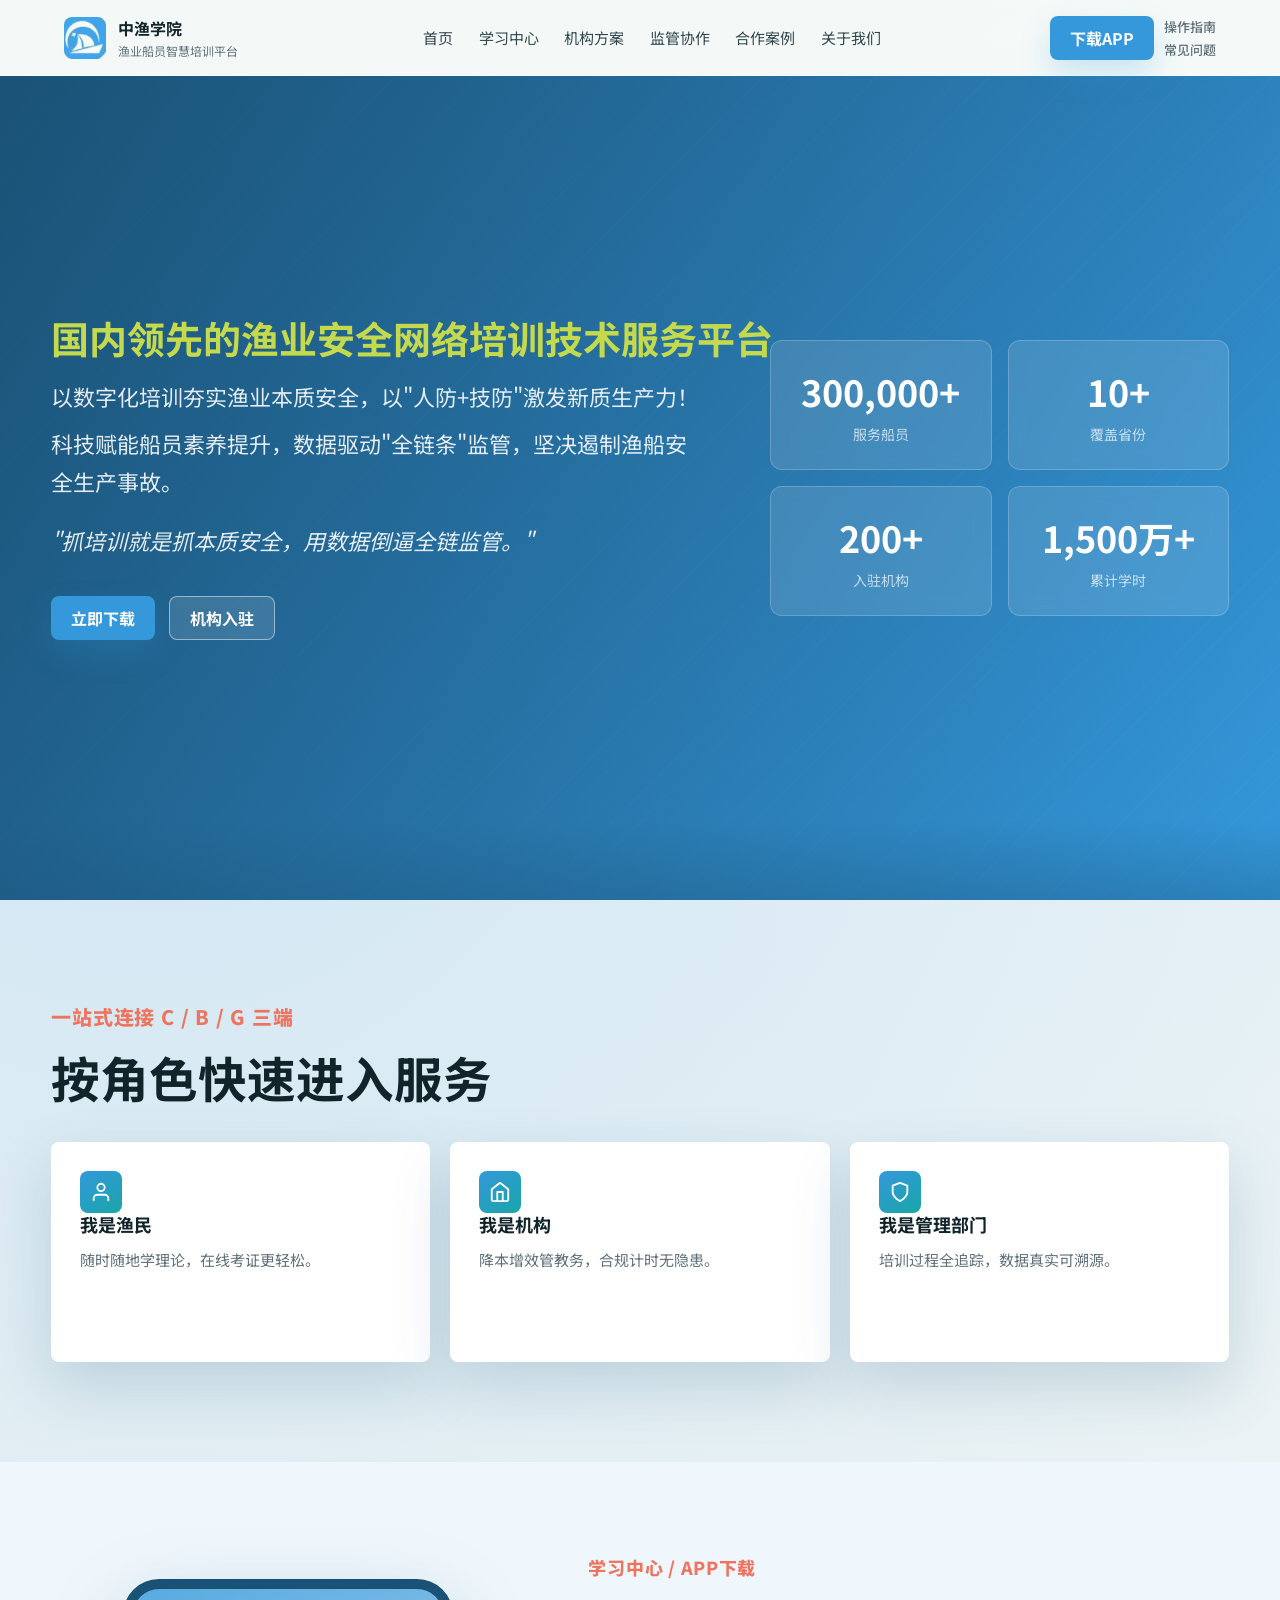
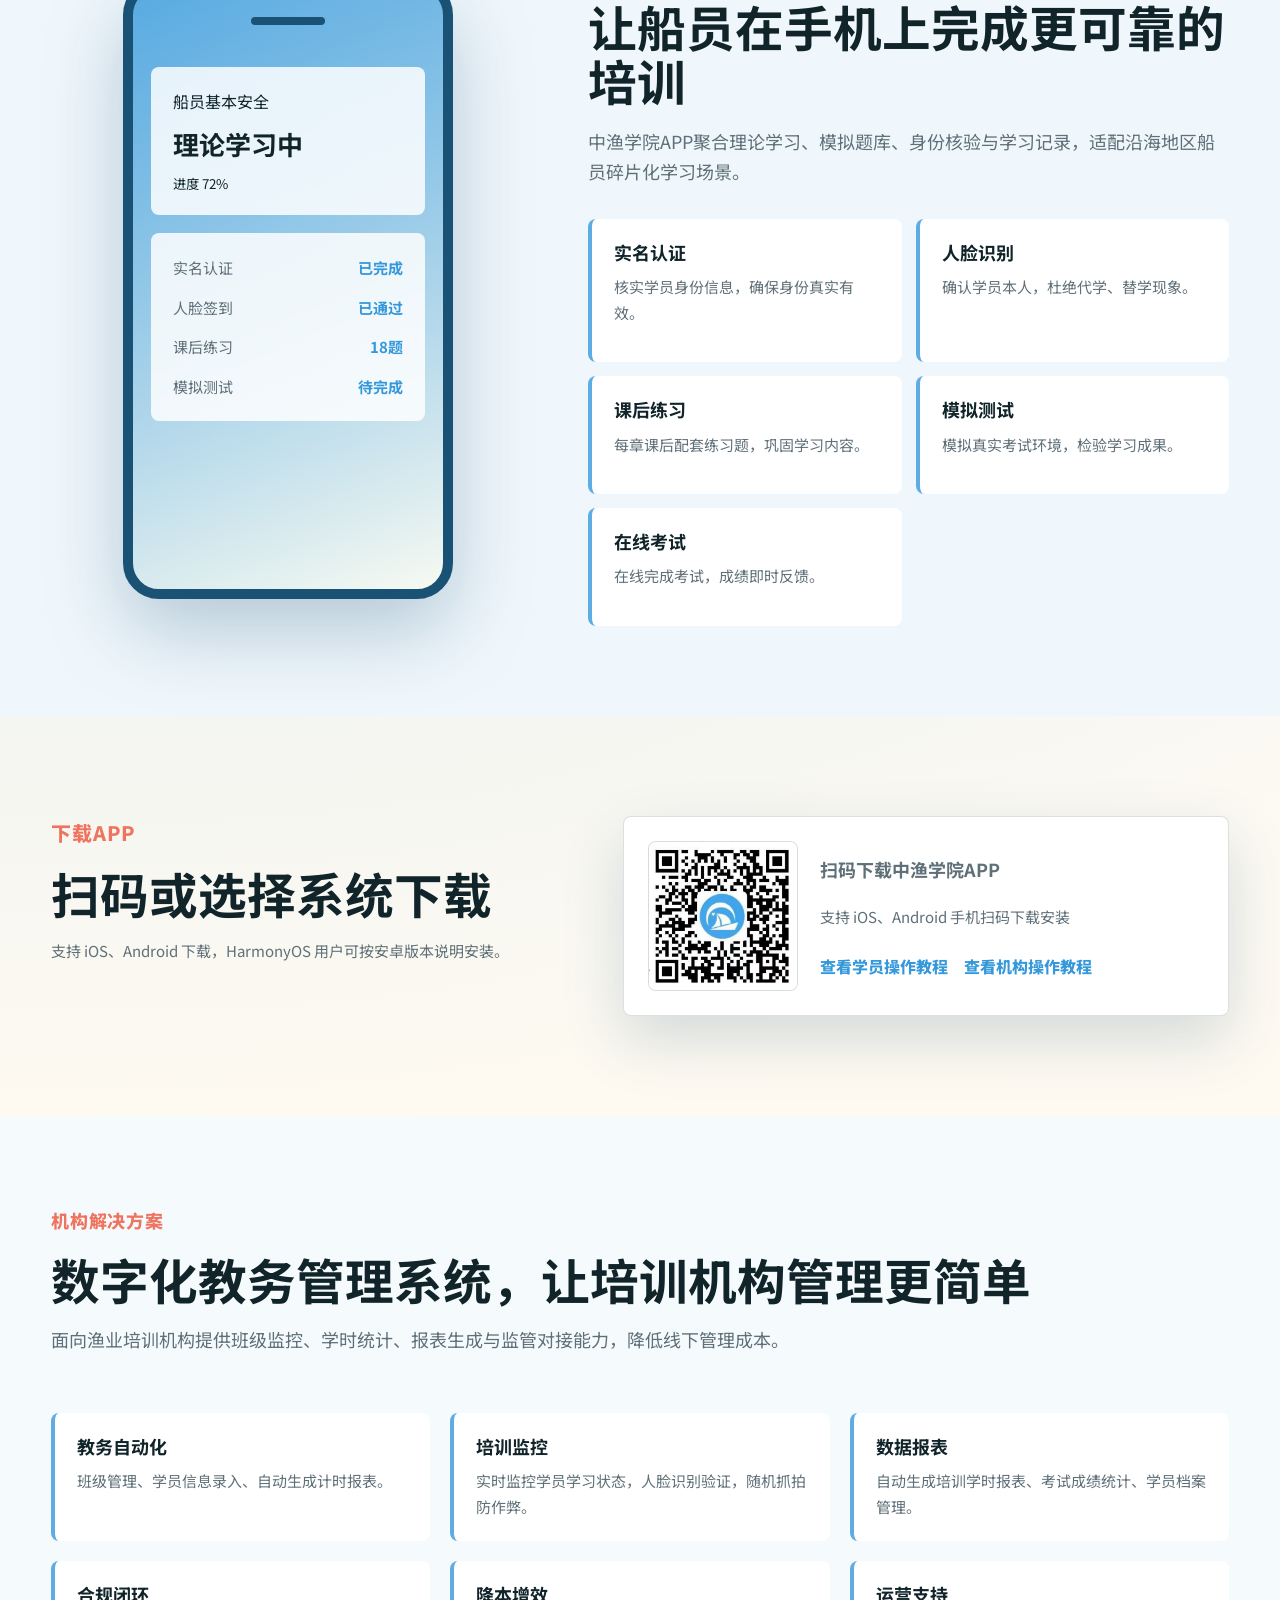
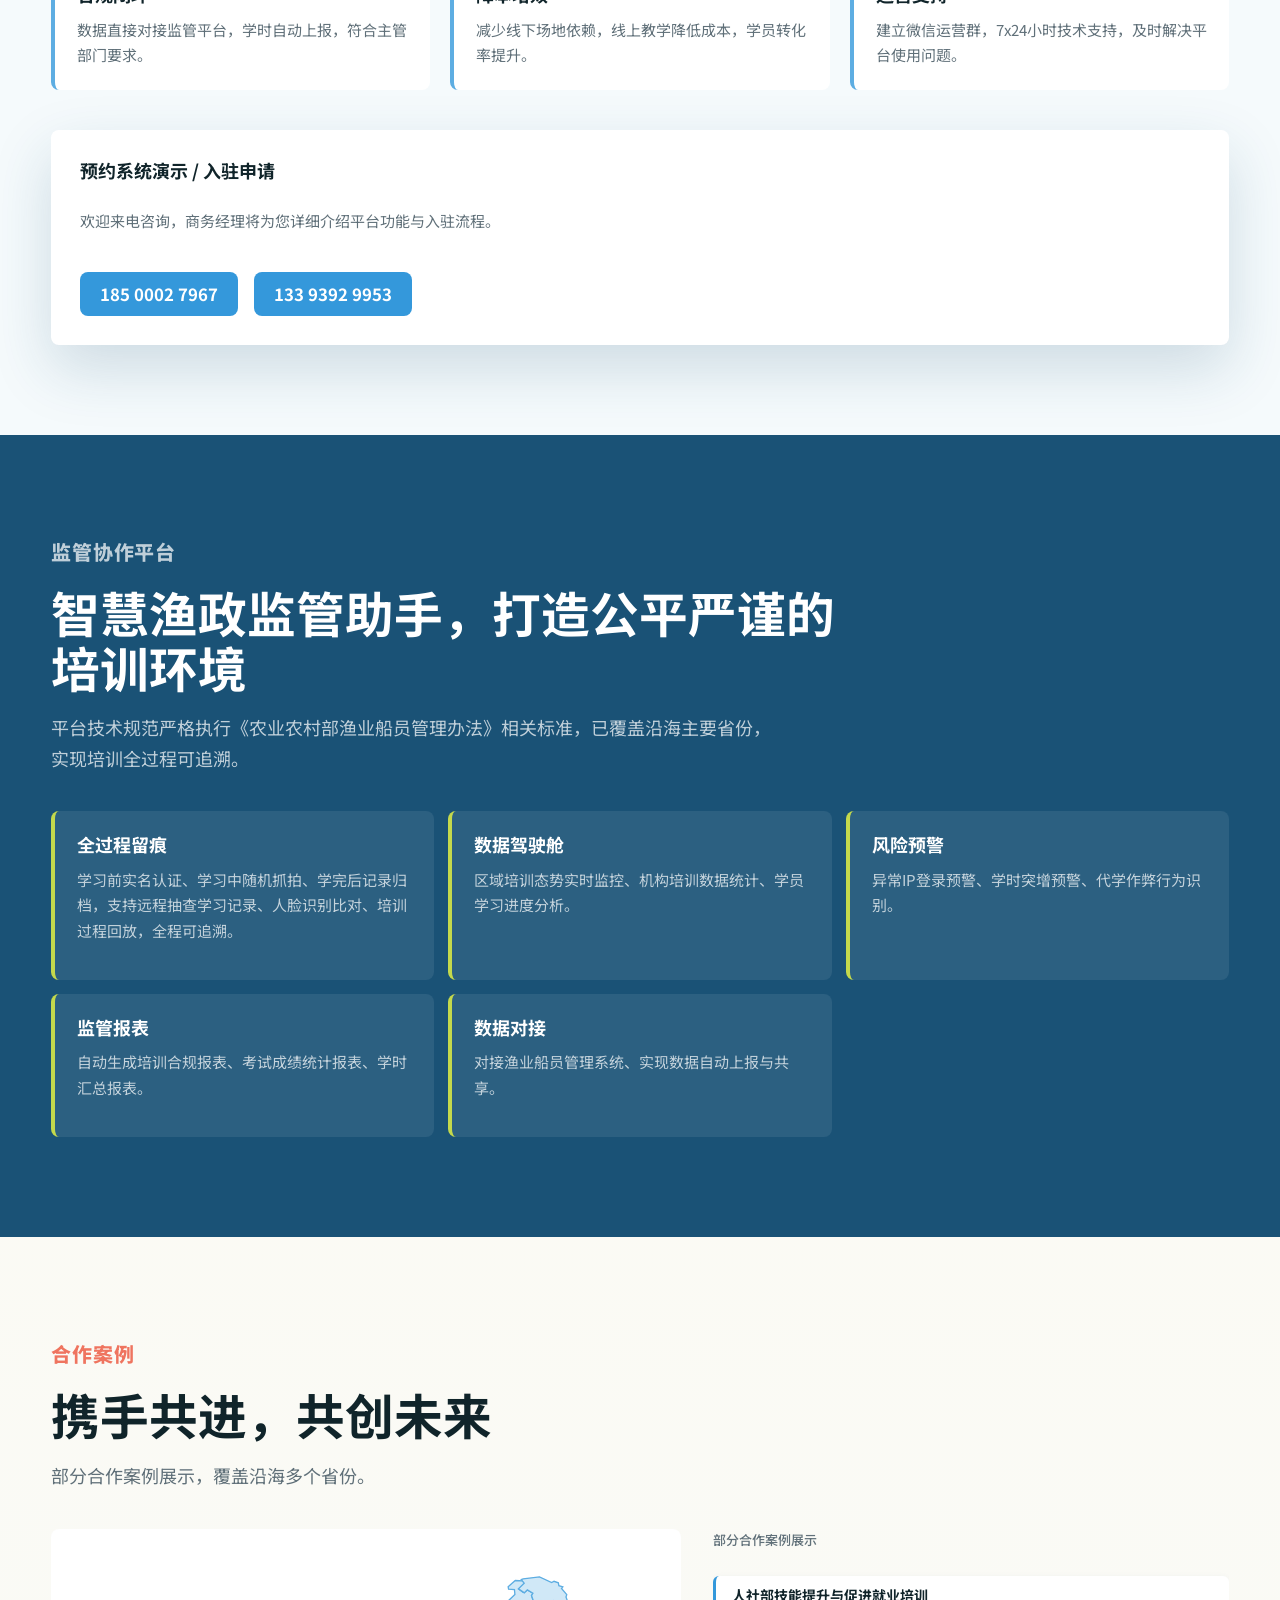
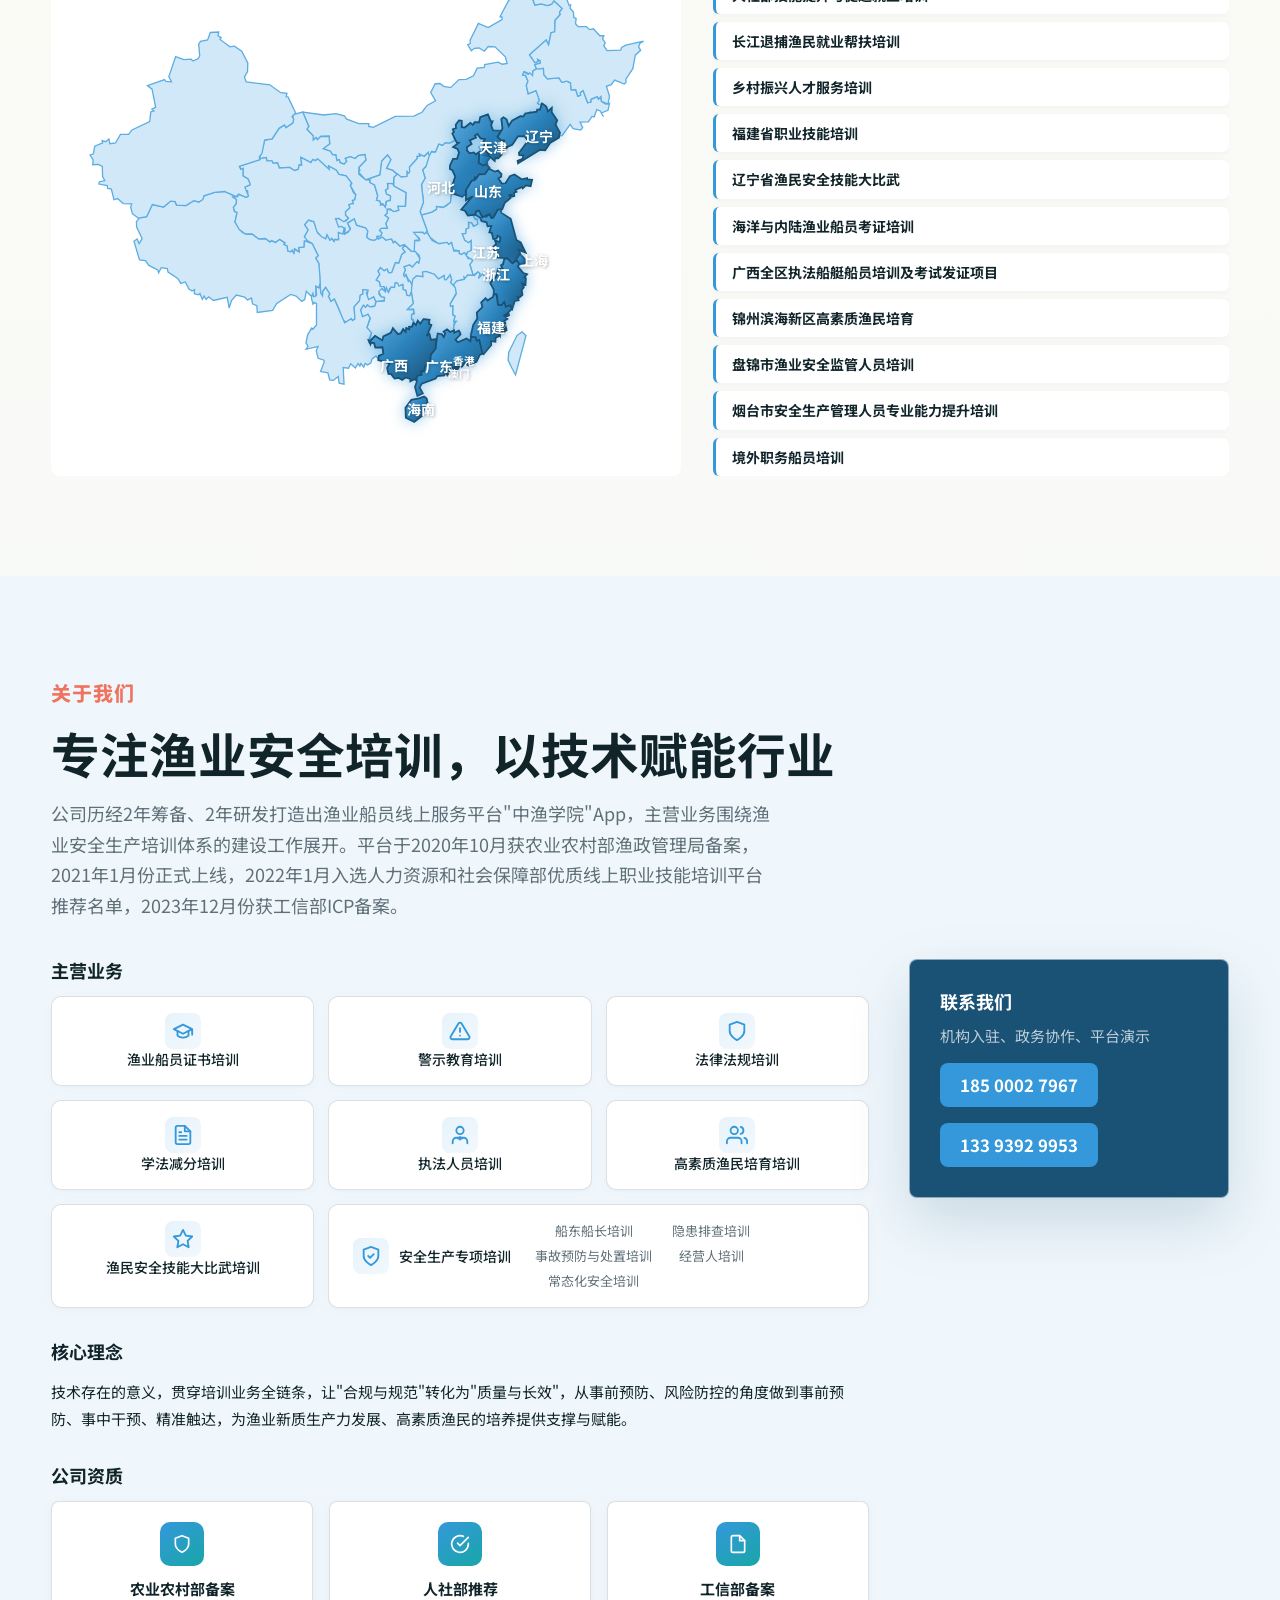
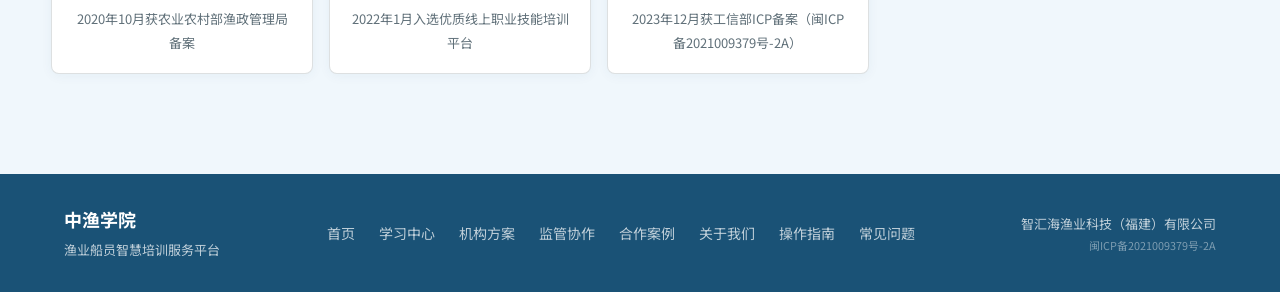
==== commit 39995624: "首页内容与样式优化 - hero区内容更新为描述性文案 - 主营业务改为图标卡片网格布局（8项+子项） - 合作案例更新为11项，列表与地图等高滚动 - 页脚公司名称更新 - H1/title SEO" ====
--- a/index.html
+++ b/index.html
@@ -112,9 +112,10 @@
     <main>
       <section id="home" class="hero section-band">
         <div class="hero-content">
-          <p class="eyebrow">智慧渔业，领航未来</p>
-          <h1 style="font-size:clamp(28px,4vw,48px)">专业渔业船员线上培训服务平台</h1>
-          <p class="hero-copy">科技赋能培训，数据驱动监管，让海上航行更安全</p>
+          <h1 style="font-size:clamp(20px,3.8vw,38px);color:var(--lime);white-space:nowrap;letter-spacing:0">国内领先的渔业安全网络培训技术服务平台</h1>
+          <p style="color:rgba(255,255,255,0.88);font-size:clamp(17px,2vw,22px);margin-bottom:10px">以数字化培训夯实渔业本质安全，以"人防+技防"激发新质生产力！</p>
+          <p class="hero-copy">科技赋能船员素养提升，数据驱动"全链条"监管，坚决遏制渔船安全生产事故。</p>
+          <p style="color:rgba(255,255,255,0.88);font-size:clamp(17px,2vw,22px);font-style:italic">"抓培训就是抓本质安全，用数据倒逼全链监管。"</p>
           <div class="hero-actions">
             <a class="btn primary" href="#download">立即下载</a>
             <a class="btn ghost" href="#institution">机构入驻</a>
@@ -315,7 +316,7 @@
         <div class="section-title">
           <p class="eyebrow">合作案例</p>
           <h2>携手共进，共创未来</h2>
-          <p>以下为部分合作案例展示，覆盖沿海多个省份。</p>
+          <p>部分合作案例展示，覆盖沿海多个省份。</p>
         </div>
         <div class="cooperation-layout">
           <div class="map-visual" aria-label="核心合作区域地图示意">
@@ -379,32 +380,19 @@
             </div>
           </div>
           <div class="cooperation-aside">
-            <p class="coop-note">以下为部分合作案例展示</p>
+            <p class="coop-note">部分合作案例展示</p>
             <div class="cooperation-list">
-              <div class="cooperation-item">
-                <h3>人社部技能提升培训</h3>
-                <p>促进就业培训项目</p>
-              </div>
-              <div class="cooperation-item">
-                <h3>长江退捕渔民培训</h3>
-                <p>就业帮扶专项培训</p>
-              </div>
-              <div class="cooperation-item">
-                <h3>乡村振兴人才服务</h3>
-                <p>人才培训项目</p>
-              </div>
-              <div class="cooperation-item">
-                <h3>福建省职业技能培训券</h3>
-                <p>渔民培训补贴通道</p>
-              </div>
-              <div class="cooperation-item">
-                <h3>辽宁省渔民技能大比武</h3>
-                <p>2025年技术保障支持</p>
-              </div>
-              <div class="cooperation-item">
-                <h3>广西渔业船员培训</h3>
-                <p>理论+实操整体培训服务</p>
-              </div>
+              <div class="cooperation-item"><h3>人社部技能提升与促进就业培训</h3></div>
+              <div class="cooperation-item"><h3>长江退捕渔民就业帮扶培训</h3></div>
+              <div class="cooperation-item"><h3>乡村振兴人才服务培训</h3></div>
+              <div class="cooperation-item"><h3>福建省职业技能培训</h3></div>
+              <div class="cooperation-item"><h3>辽宁省渔民安全技能大比武</h3></div>
+              <div class="cooperation-item"><h3>海洋与内陆渔业船员考证培训</h3></div>
+              <div class="cooperation-item"><h3>广西全区执法船艇船员培训及考试发证项目</h3></div>
+              <div class="cooperation-item"><h3>锦州滨海新区高素质渔民培育</h3></div>
+              <div class="cooperation-item"><h3>盘锦市渔业安全监管人员培训</h3></div>
+              <div class="cooperation-item"><h3>烟台市安全生产管理人员专业能力提升培训</h3></div>
+              <div class="cooperation-item"><h3>境外职务船员培训</h3></div>
             </div>
           </div>
         </div>
@@ -413,20 +401,73 @@
       <section id="about" class="about-section section-pad reveal">
         <div class="section-title">
           <p class="eyebrow">关于我们</p>
-          <h2>专注渔业安全培训，以技术赋能行业</h2>
+          <h2 style="white-space:nowrap">专注渔业安全培训，以技术赋能行业</h2>
           <p>公司历经2年筹备、2年研发打造出渔业船员线上服务平台"中渔学院"App，主营业务围绕渔业安全生产培训体系的建设工作展开。平台于2020年10月获农业农村部渔政管理局备案，2021年1月份正式上线，2022年1月入选人力资源和社会保障部优质线上职业技能培训平台推荐名单，2023年12月份获工信部ICP备案。</p>
         </div>
         <div class="about-layout">
           <div class="about-main">
             <div class="about-block">
               <h3>主营业务</h3>
-              <div class="about-tags">
-                <span class="about-tag">渔业船员培训</span>
-                <span class="about-tag">船东船长培训</span>
-                <span class="about-tag">安全警示教育</span>
-                <span class="about-tag">法律法规培训</span>
-                <span class="about-tag">学法消分培训</span>
-                <span class="about-tag">执法人员培训</span>
+              <div class="biz-grid">
+                <div class="biz-card">
+                  <span class="biz-icon">
+                    <svg xmlns="http://www.w3.org/2000/svg" viewBox="0 0 24 24" fill="none" stroke="currentColor" stroke-width="2" stroke-linecap="round" stroke-linejoin="round" width="22" height="22"><path d="M22 10v6M2 10l10-5 10 5-10 5z"/><path d="M6 12v5c3 3 9 3 12 0v-5"/></svg>
+                  </span>
+                  <strong>渔业船员证书培训</strong>
+                </div>
+                <div class="biz-card">
+                  <span class="biz-icon">
+                    <svg xmlns="http://www.w3.org/2000/svg" viewBox="0 0 24 24" fill="none" stroke="currentColor" stroke-width="2" stroke-linecap="round" stroke-linejoin="round" width="22" height="22"><path d="M10.29 3.86L1.82 18a2 2 0 001.71 3h16.94a2 2 0 001.71-3L13.71 3.86a2 2 0 00-3.42 0z"/><line x1="12" y1="9" x2="12" y2="13"/><line x1="12" y1="17" x2="12.01" y2="17"/></svg>
+                  </span>
+                  <strong>警示教育培训</strong>
+                </div>
+                <div class="biz-card">
+                  <span class="biz-icon">
+                    <svg xmlns="http://www.w3.org/2000/svg" viewBox="0 0 24 24" fill="none" stroke="currentColor" stroke-width="2" stroke-linecap="round" stroke-linejoin="round" width="22" height="22"><path d="M12 22s8-4 8-10V5l-8-3-8 3v7c0 6 8 10 8 10z"/></svg>
+                  </span>
+                  <strong>法律法规培训</strong>
+                </div>
+                <div class="biz-card">
+                  <span class="biz-icon">
+                    <svg xmlns="http://www.w3.org/2000/svg" viewBox="0 0 24 24" fill="none" stroke="currentColor" stroke-width="2" stroke-linecap="round" stroke-linejoin="round" width="22" height="22"><path d="M14 2H6a2 2 0 00-2 2v16a2 2 0 002 2h12a2 2 0 002-2V8z"/><polyline points="14 2 14 8 20 8"/><line x1="16" y1="13" x2="8" y2="13"/><line x1="16" y1="17" x2="8" y2="17"/><polyline points="10 9 9 9 8 9"/></svg>
+                  </span>
+                  <strong>学法减分培训</strong>
+                </div>
+                <div class="biz-card">
+                  <span class="biz-icon">
+                    <svg xmlns="http://www.w3.org/2000/svg" viewBox="0 0 24 24" fill="none" stroke="currentColor" stroke-width="2" stroke-linecap="round" stroke-linejoin="round" width="22" height="22"><circle cx="12" cy="7" r="4"/><path d="M20 21v-2a4 4 0 00-4-4H8a4 4 0 00-4 4v2"/><path d="M12 14v3"/><path d="M10 16h4"/></svg>
+                  </span>
+                  <strong>执法人员培训</strong>
+                </div>
+                <div class="biz-card">
+                  <span class="biz-icon">
+                    <svg xmlns="http://www.w3.org/2000/svg" viewBox="0 0 24 24" fill="none" stroke="currentColor" stroke-width="2" stroke-linecap="round" stroke-linejoin="round" width="22" height="22"><path d="M17 21v-2a4 4 0 00-4-4H5a4 4 0 00-4 4v2"/><circle cx="9" cy="7" r="4"/><path d="M23 21v-2a4 4 0 00-3-3.87"/><path d="M16 3.13a4 4 0 010 7.75"/></svg>
+                  </span>
+                  <strong>高素质渔民培育培训</strong>
+                </div>
+                <div class="biz-card">
+                  <span class="biz-icon">
+                    <svg xmlns="http://www.w3.org/2000/svg" viewBox="0 0 24 24" fill="none" stroke="currentColor" stroke-width="2" stroke-linecap="round" stroke-linejoin="round" width="22" height="22"><polygon points="12 2 15.09 8.26 22 9.27 17 14.14 18.18 21.02 12 17.77 5.82 21.02 7 14.14 2 9.27 8.91 8.26 12 2"/></svg>
+                  </span>
+                  <strong>渔民安全技能大比武培训</strong>
+                </div>
+                <div class="biz-card biz-card--wide">
+                  <div class="biz-wide-layout">
+                    <div class="biz-wide-title">
+                      <span class="biz-icon">
+                        <svg xmlns="http://www.w3.org/2000/svg" viewBox="0 0 24 24" fill="none" stroke="currentColor" stroke-width="2" stroke-linecap="round" stroke-linejoin="round" width="22" height="22"><path d="M12 22s8-4 8-10V5l-8-3-8 3v7c0 6 8 10 8 10z"/><path d="M9 12l2 2 4-4"/></svg>
+                      </span>
+                      <strong>安全生产专项培训</strong>
+                    </div>
+                    <ul class="biz-sub-grid">
+                      <li>船东船长培训</li>
+                      <li>隐患排查培训</li>
+                      <li>事故预防与处置培训</li>
+                      <li>经营人培训</li>
+                      <li>常态化安全培训</li>
+                    </ul>
+                  </div>
+                </div>
               </div>
             </div>
             <div class="about-block about-philosophy">
--- a/styles.css
+++ b/styles.css
@@ -225,6 +225,7 @@
 
 .hero .eyebrow {
   color: var(--lime);
+  font-size: clamp(22px, 2.6vw, 32px);
 }
 
 h1,
@@ -263,8 +264,15 @@
 
 .hero-copy {
   max-width: 800px;
-  color: rgba(255, 255, 255, 0.84);
+  color: rgba(255, 255, 255, 0.88);
   font-size: clamp(17px, 2vw, 22px);
+}
+
+.hero-slogan {
+  margin-top: 12px;
+  color: rgba(255, 255, 255, 0.7);
+  font-size: clamp(13px, 1.2vw, 16px);
+  font-style: italic;
 }
 
 .hero-actions {
@@ -877,26 +885,78 @@
   color: var(--ink);
 }
 
-.about-tags {
-  display: flex;
-  flex-wrap: wrap;
-  gap: 10px;
-}
-
-.about-tag {
-  padding: 10px 20px;
-  border-radius: 8px;
+.biz-grid {
+  display: grid;
+  grid-template-columns: repeat(3, 1fr);
+  gap: 14px;
+}
+
+.biz-card {
+  display: flex;
+  flex-direction: column;
+  align-items: center;
+  text-align: center;
+  padding: 16px 12px;
+  border-radius: 10px;
   background: white;
   border: 1px solid var(--line);
+  box-shadow: 0 2px 8px rgba(26, 82, 118, 0.04);
+  transition: all 0.2s ease;
+}
+
+.biz-card:hover {
+  border-color: var(--sea);
+  box-shadow: 0 4px 16px rgba(52, 152, 219, 0.12);
+}
+
+.biz-card--wide {
+  grid-column: span 2;
+  padding: 16px 24px;
+}
+
+.biz-wide-layout {
+  display: flex;
+  align-items: center;
+  gap: 24px;
+  width: 100%;
+}
+
+.biz-wide-title {
+  display: flex;
+  align-items: center;
+  gap: 10px;
+  white-space: nowrap;
+}
+
+.biz-icon {
+  display: flex;
+  align-items: center;
+  justify-content: center;
+  width: 36px;
+  height: 36px;
+  flex-shrink: 0;
+  border-radius: 8px;
+  background: linear-gradient(135deg, rgba(52, 152, 219, 0.12), rgba(93, 173, 226, 0.08));
+  color: var(--sea);
+}
+
+.biz-card strong {
   font-size: 14px;
   font-weight: 500;
-  color: var(--deep);
-  box-shadow: 0 2px 8px rgba(26, 82, 118, 0.04);
-  transition: all 0.2s ease;
-}
-
-.about-tag:hover {
-  border-color: var(--sea);
+  color: var(--ink);
+}
+
+.biz-sub-grid {
+  margin: 0;
+  padding: 0;
+  list-style: none;
+  display: grid;
+  grid-template-columns: repeat(2, auto);
+  gap: 4px 20px;
+  font-size: 13px;
+  color: var(--muted);
+  line-height: 1.6;
+}
   box-shadow: 0 4px 16px rgba(52, 152, 219, 0.12);
   transform: translateY(-2px);
 }
@@ -1316,49 +1376,45 @@
 
 .cooperation-layout {
   display: grid;
-  grid-template-columns: 1.2fr 0.8fr;
+  grid-template-columns: 1.1fr 0.9fr;
   gap: 32px;
-  align-items: end;
+  align-items: stretch;
 }
 
 .cooperation-aside {
   display: flex;
   flex-direction: column;
-  gap: 16px;
+  gap: 12px;
+  overflow-y: auto;
 }
 
 .coop-note {
   color: var(--muted);
+  font-size: 13px;
+  font-weight: 500;
+}
+
+.cooperation-list {
+  display: grid;
+  gap: 8px;
+}
+
+.cooperation-item {
+  padding: 10px 16px;
+  border-left: 3px solid var(--sea);
+  border-radius: 6px;
+  background: white;
+  box-shadow: 0 1px 6px rgba(26, 82, 118, 0.05);
+  transition: box-shadow 0.2s ease-out;
+}
+
+.cooperation-item:hover {
+  box-shadow: 0 4px 14px rgba(26, 82, 118, 0.1);
+}
+
+.cooperation-item h3 {
   font-size: 14px;
-  font-weight: 500;
-}
-
-.cooperation-list {
-  display: grid;
-  gap: 12px;
-}
-
-.cooperation-item {
-  padding: 16px 20px;
-  border-left: 4px solid var(--sea);
-  border-radius: 8px;
-  background: white;
-  box-shadow: 0 2px 12px rgba(26, 82, 118, 0.06);
-  transition: box-shadow 0.2s ease-out;
-}
-
-.cooperation-item:hover {
-  box-shadow: 0 6px 20px rgba(26, 82, 118, 0.1);
-}
-
-.cooperation-item h3 {
-  font-size: 16px;
-  margin-bottom: 4px;
-}
-
-.cooperation-item p {
-  margin: 0;
-  font-size: 14px;
+  margin-bottom: 0;
 }
 
 .cooperation-card {
